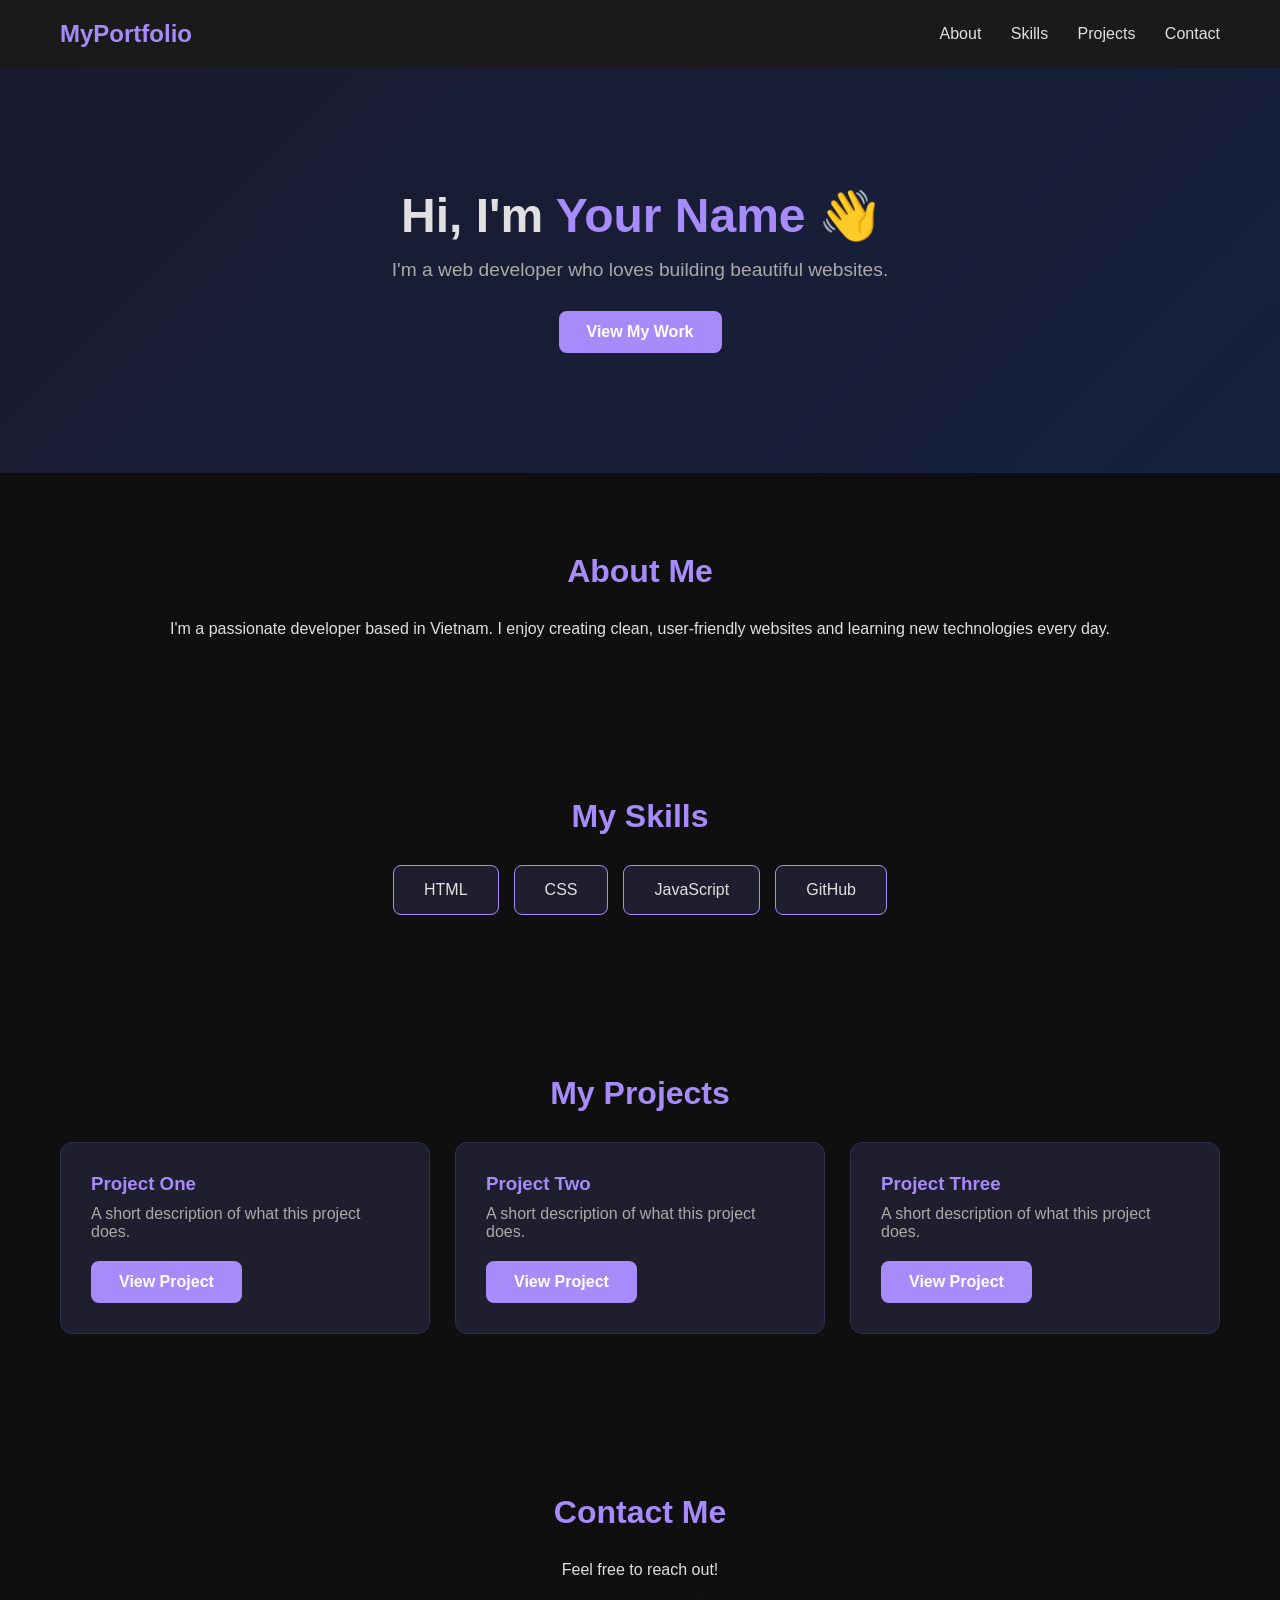
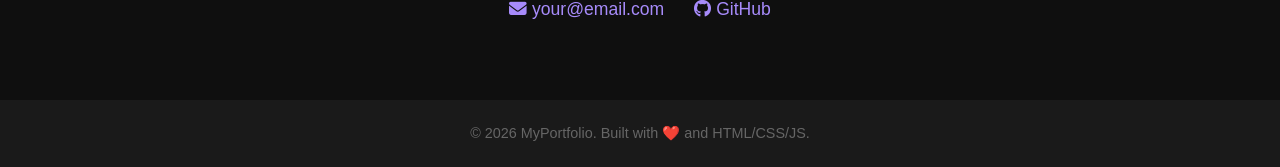
==== index.html @ a9f72447 "Add files via upload" ====
<!DOCTYPE html>
<html lang="en">
<head>
  <meta charset="UTF-8" />
  <meta name="viewport" content="width=device-width, initial-scale=1.0"/>
  <title>My Portfolio</title>
  <link rel="stylesheet" href="style.css" />
  <link rel="stylesheet" href="https://cdnjs.cloudflare.com/ajax/libs/font-awesome/6.5.0/css/all.min.css"/>
</head>
<body>

  <!-- HEADER -->
  <header>
    <div class="logo">MyPortfolio</div>
    <nav>
      <a href="#about">About</a>
      <a href="#skills">Skills</a>
      <a href="#projects">Projects</a>
      <a href="#contact">Contact</a>
    </nav>
  </header>

  <!-- HERO -->
  <section class="hero">
    <h1>Hi, I'm <span>Your Name</span> 👋</h1>
    <p>I'm a web developer who loves building beautiful websites.</p>
    <a href="#projects" class="btn">View My Work</a>
  </section>

  <!-- ABOUT -->
  <section id="about">
    <h2>About Me</h2>
    <p>I'm a passionate developer based in Vietnam. I enjoy creating clean,
    user-friendly websites and learning new technologies every day.</p>
  </section>

  <!-- SKILLS -->
  <section id="skills">
    <h2>My Skills</h2>
    <div class="skills-grid">
      <div class="skill">HTML</div>
      <div class="skill">CSS</div>
      <div class="skill">JavaScript</div>
      <div class="skill">GitHub</div>
    </div>
  </section>

  <!-- PROJECTS -->
  <section id="projects">
    <h2>My Projects</h2>
    <div class="projects-grid">
      <div class="card">
        <h3>Project One</h3>
        <p>A short description of what this project does.</p>
        <a href="#" class="btn">View Project</a>
      </div>
      <div class="card">
        <h3>Project Two</h3>
        <p>A short description of what this project does.</p>
        <a href="#" class="btn">View Project</a>
      </div>
      <div class="card">
        <h3>Project Three</h3>
        <p>A short description of what this project does.</p>
        <a href="#" class="btn">View Project</a>
      </div>
    </div>
  </section>

  <!-- CONTACT -->
  <section id="contact">
    <h2>Contact Me</h2>
    <p>Feel free to reach out!</p>
    <div class="contact-links">
      <a href="mailto:your@email.com"><i class="fa fa-envelope"></i> your@email.com</a>
      <a href="https://github.com/yourusername"><i class="fab fa-github"></i> GitHub</a>
    </div>
  </section>

  <!-- FOOTER -->
  <footer>
    <p>© 2026 MyPortfolio. Built with ❤️ and HTML/CSS/JS.</p>
  </footer>

  <script src="script.js"></script>
</body>
</html>
---- style.css ----
/* === RESET & BASE === */
* {
  margin: 0;
  padding: 0;
  box-sizing: border-box;
}

body {
  font-family: 'Segoe UI', sans-serif;
  background: #0f0f0f;
  color: #e0e0e0;
  scroll-behavior: smooth;
}

/* === HEADER === */
header {
  display: flex;
  justify-content: space-between;
  align-items: center;
  padding: 20px 60px;
  background: #1a1a1a;
  position: sticky;
  top: 0;
  z-index: 100;
}

.logo {
  font-size: 1.5rem;
  font-weight: bold;
  color: #a78bfa;
}

nav a {
  color: #e0e0e0;
  text-decoration: none;
  margin-left: 25px;
  font-size: 1rem;
  transition: color 0.3s;
}

nav a:hover {
  color: #a78bfa;
}

/* === HERO === */
.hero {
  text-align: center;
  padding: 120px 20px;
  background: linear-gradient(135deg, #1a1a2e, #16213e);
}

.hero h1 {
  font-size: 3rem;
  margin-bottom: 15px;
}

.hero h1 span {
  color: #a78bfa;
}

.hero p {
  font-size: 1.2rem;
  margin-bottom: 30px;
  color: #aaa;
}

/* === BUTTON === */
.btn {
  display: inline-block;
  padding: 12px 28px;
  background: #a78bfa;
  color: #fff;
  border-radius: 8px;
  text-decoration: none;
  font-weight: bold;
  transition: background 0.3s;
}

.btn:hover {
  background: #7c3aed;
}

/* === SECTIONS === */
section {
  padding: 80px 60px;
  text-align: center;
}

section h2 {
  font-size: 2rem;
  margin-bottom: 30px;
  color: #a78bfa;
}

/* === SKILLS === */
.skills-grid {
  display: flex;
  justify-content: center;
  flex-wrap: wrap;
  gap: 15px;
}

.skill {
  background: #1e1e2e;
  padding: 15px 30px;
  border-radius: 8px;
  font-size: 1rem;
  border: 1px solid #a78bfa;
  transition: transform 0.3s;
}

.skill:hover {
  transform: translateY(-5px);
}

/* === PROJECTS === */
.projects-grid {
  display: grid;
  grid-template-columns: repeat(auto-fit, minmax(250px, 1fr));
  gap: 25px;
  margin-top: 20px;
}

.card {
  background: #1e1e2e;
  padding: 30px;
  border-radius: 12px;
  text-align: left;
  border: 1px solid #2e2e4e;
  transition: transform 0.3s;
}

.card:hover {
  transform: translateY(-8px);
}

.card h3 {
  margin-bottom: 10px;
  color: #a78bfa;
}

.card p {
  margin-bottom: 20px;
  color: #aaa;
}

/* === CONTACT === */
.contact-links {
  display: flex;
  justify-content: center;
  gap: 30px;
  margin-top: 20px;
  flex-wrap: wrap;
}

.contact-links a {
  color: #a78bfa;
  text-decoration: none;
  font-size: 1.1rem;
}

.contact-links a:hover {
  text-decoration: underline;
}

/* === FOOTER === */
footer {
  text-align: center;
  padding: 25px;
  background: #1a1a1a;
  color: #666;
  font-size: 0.9rem;
}

/* === SCROLL ANIMATION === */
.hidden {
  opacity: 0;
  transform: translateY(40px);
  transition: opacity 0.6s ease, transform 0.6s ease;
}

.visible {
  opacity: 1;
  transform: translateY(0);
}
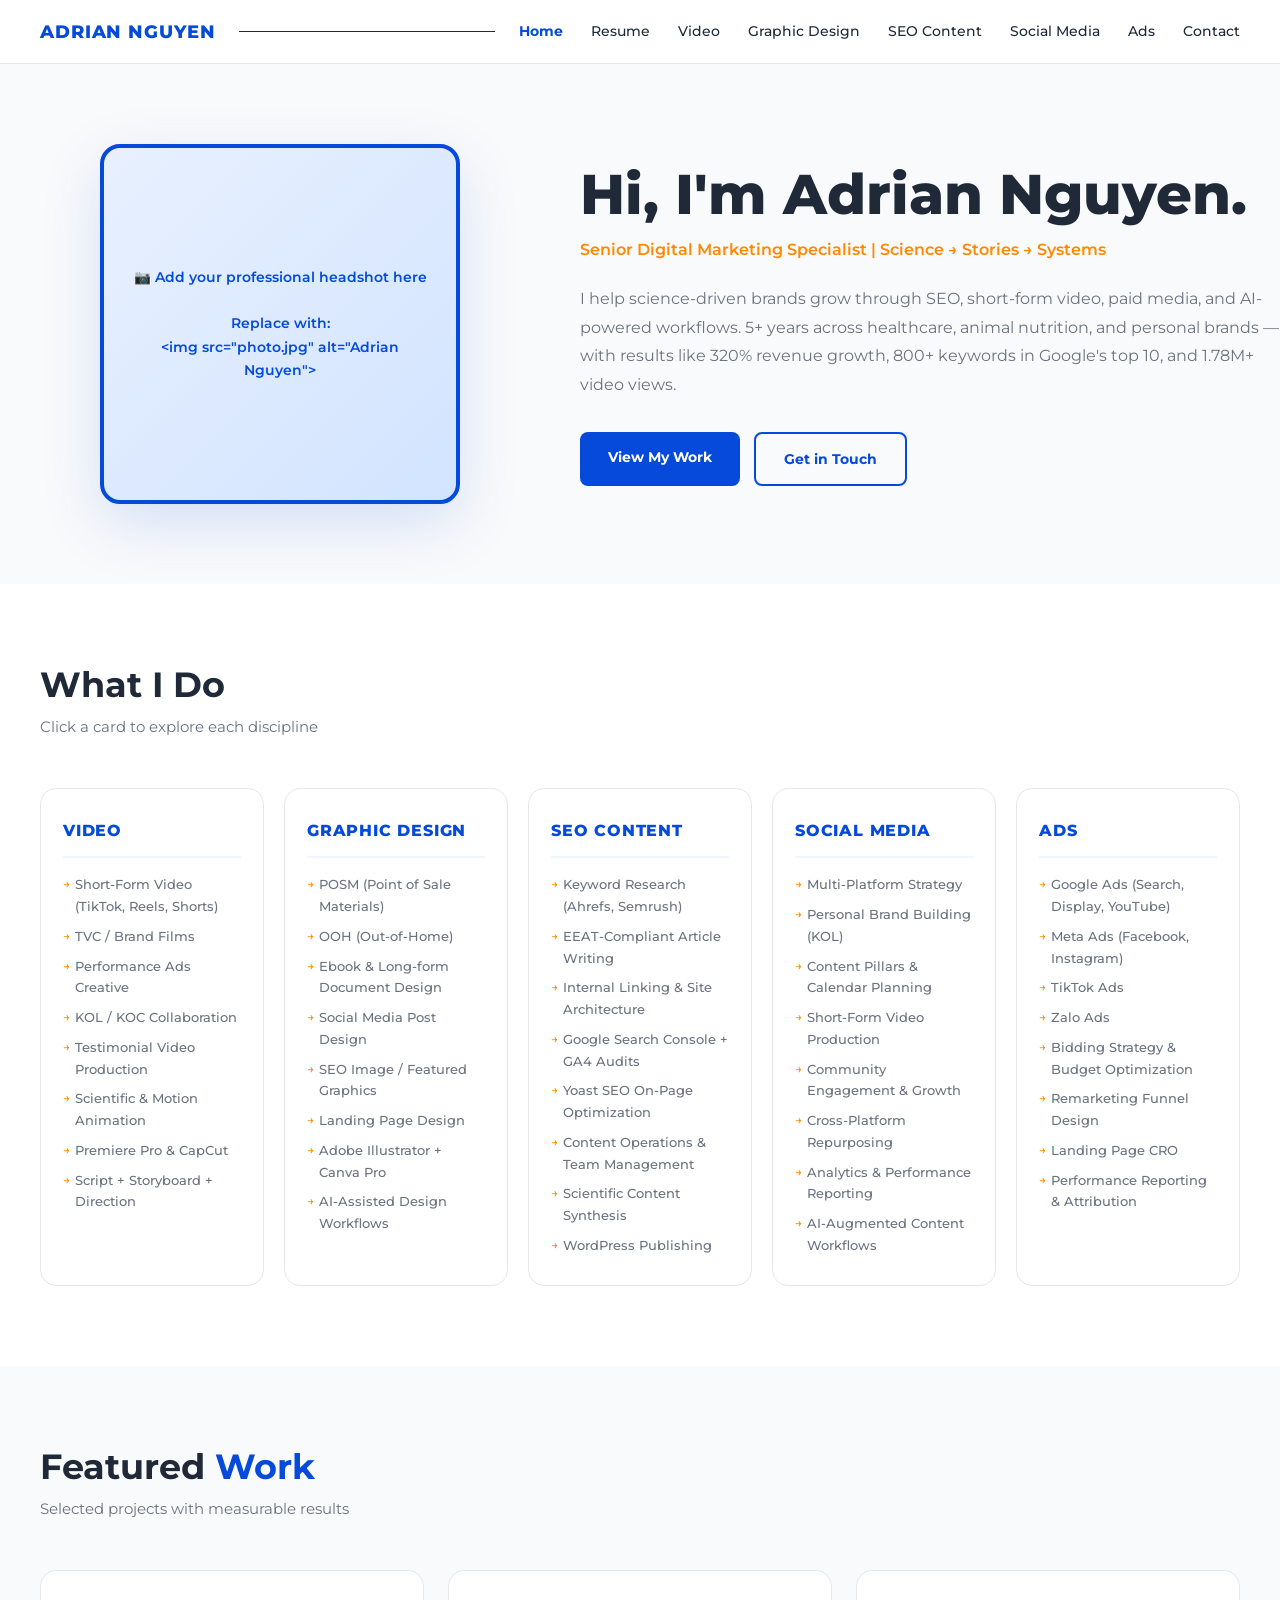
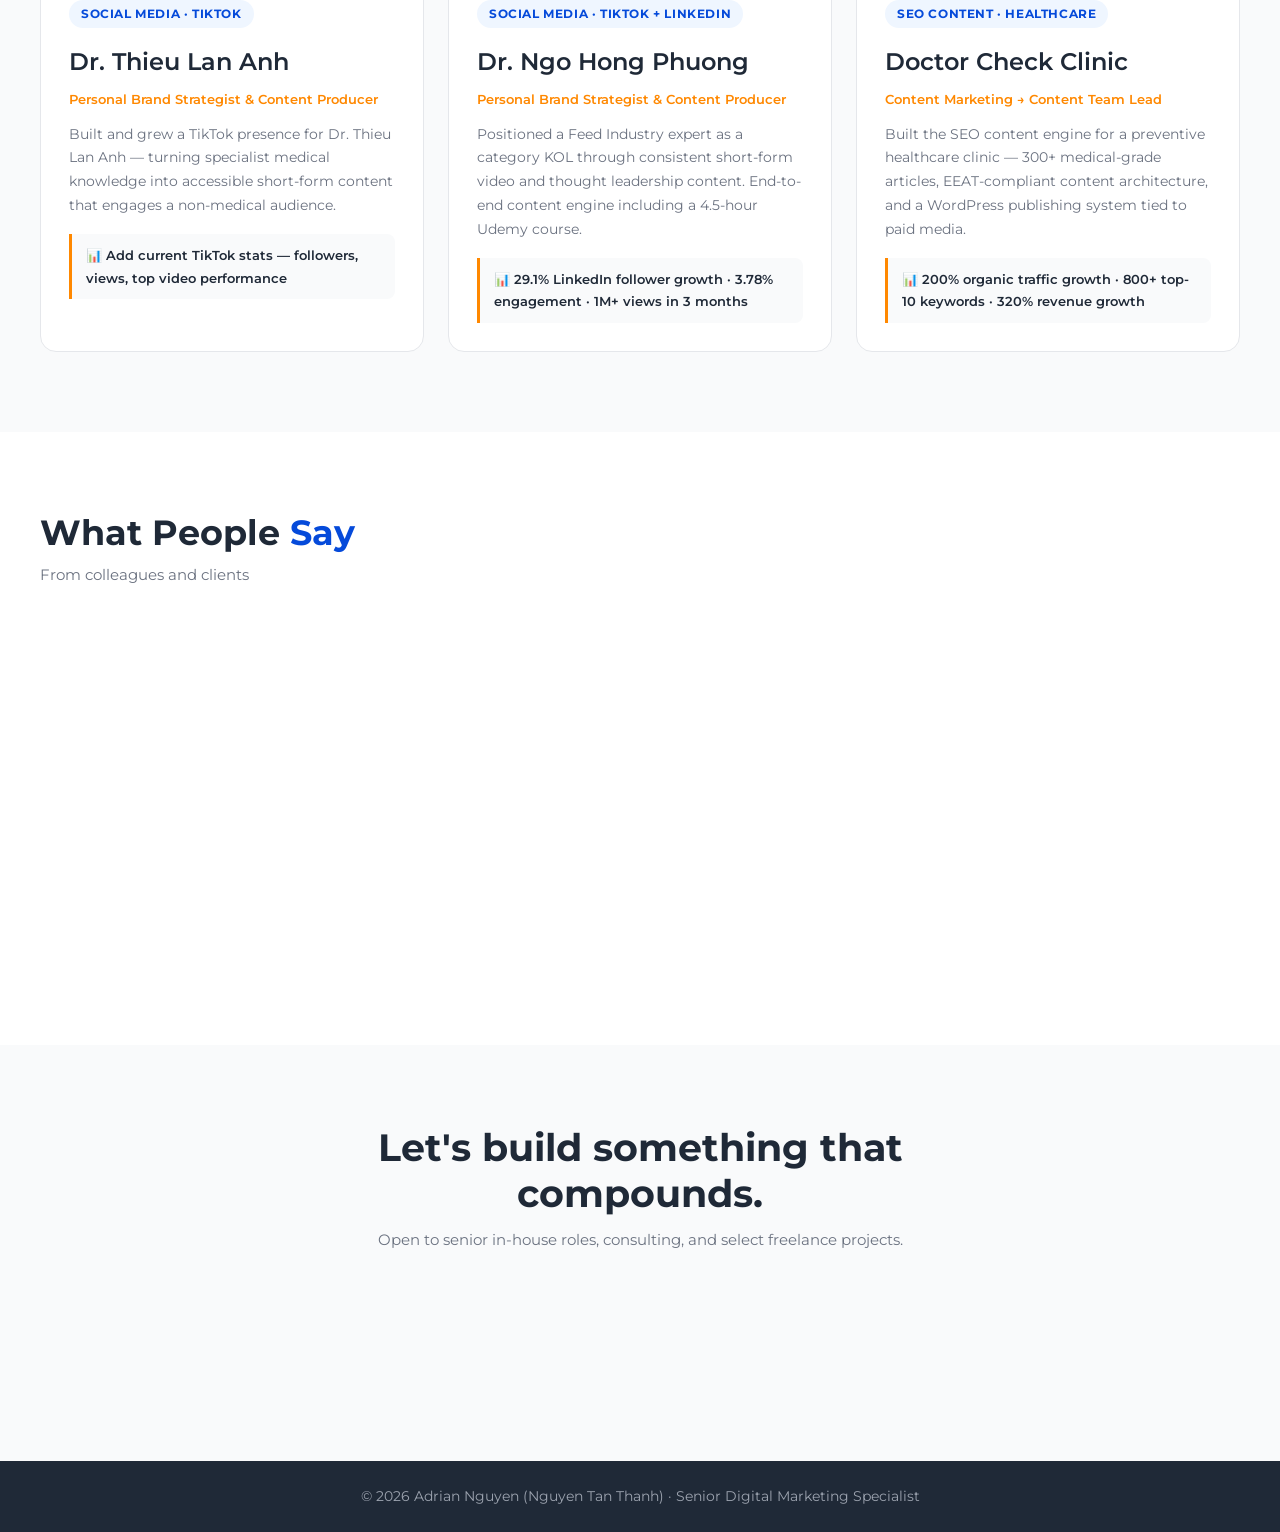
==== commit c9e292b9: "Add files via upload" ====
--- a/index.html
+++ b/index.html
@@ -3,85 +3,358 @@
 <head>
   <meta charset="UTF-8" />
   <meta name="viewport" content="width=device-width, initial-scale=1.0"/>
-  <title>My Portfolio</title>
+  <title>Adrian Nguyen | Senior Digital Marketing Specialist</title>
   <link rel="stylesheet" href="style.css" />
   <link rel="stylesheet" href="https://cdnjs.cloudflare.com/ajax/libs/font-awesome/6.5.0/css/all.min.css"/>
+  <style>
+    /* === SKILLS CARDS === */
+    .skills-cards {
+      display: grid;
+      grid-template-columns: repeat(auto-fit, minmax(200px, 1fr));
+      gap: 20px;
+    }
+    .skill-card {
+      background: #fff;
+      border: 1px solid var(--border);
+      border-radius: 16px;
+      padding: 28px 22px;
+      cursor: pointer;
+      transition: all 0.3s;
+      text-decoration: none;
+      color: inherit;
+      display: block;
+    }
+    .skill-card:hover {
+      border-color: var(--blue);
+      box-shadow: 0 12px 40px rgba(5,74,218,0.12);
+      transform: translateY(-6px);
+    }
+    .skill-card-title {
+      font-size: 1rem;
+      font-weight: 800;
+      color: var(--blue);
+      text-transform: uppercase;
+      letter-spacing: 0.05em;
+      margin-bottom: 16px;
+      padding-bottom: 12px;
+      border-bottom: 2px solid #EFF6FF;
+    }
+    .skill-card ul {
+      list-style: none;
+      display: flex;
+      flex-direction: column;
+      gap: 8px;
+    }
+    .skill-card ul li {
+      font-size: 0.8rem;
+      color: var(--muted);
+      font-weight: 500;
+      padding-left: 12px;
+      position: relative;
+    }
+    .skill-card ul li::before {
+      content: '→';
+      position: absolute;
+      left: 0;
+      color: var(--orange);
+      font-size: 0.75rem;
+    }
+    .skill-card:hover .skill-card-title { color: var(--orange); }
+
+    /* === FEATURED PROJECTS === */
+    .projects-grid {
+      display: grid;
+      grid-template-columns: repeat(auto-fit, minmax(300px, 1fr));
+      gap: 24px;
+    }
+    .project-card {
+      background: #fff;
+      border: 1px solid var(--border);
+      border-radius: 16px;
+      padding: 28px;
+      transition: all 0.3s;
+    }
+    .project-card:hover { transform: translateY(-6px); box-shadow: 0 20px 48px rgba(5,74,218,0.1); border-color: var(--blue); }
+    .project-cat {
+      display: inline-block;
+      background: #EFF6FF;
+      color: var(--blue);
+      font-size: 0.75rem;
+      font-weight: 700;
+      padding: 4px 12px;
+      border-radius: 100px;
+      margin-bottom: 14px;
+      text-transform: uppercase;
+      letter-spacing: 0.05em;
+    }
+    .project-card h3 { margin-bottom: 6px; color: var(--dark); }
+    .project-card .role { font-size: 0.8rem; color: var(--orange); font-weight: 600; margin-bottom: 12px; }
+    .project-card p { color: var(--muted); font-size: 0.88rem; line-height: 1.7; margin-bottom: 16px; }
+    .project-result {
+      background: var(--bg-alt);
+      border-left: 3px solid var(--orange);
+      padding: 10px 14px;
+      border-radius: 0 8px 8px 0;
+      font-size: 0.82rem;
+      font-weight: 600;
+      color: var(--dark);
+    }
+
+    /* === TESTIMONIALS === */
+    .testimonials-grid {
+      display: grid;
+      grid-template-columns: repeat(auto-fit, minmax(280px, 1fr));
+      gap: 24px;
+    }
+    .testimonial-card {
+      background: #fff;
+      border: 1px solid var(--border);
+      border-radius: 16px;
+      padding: 28px;
+      position: relative;
+    }
+    .testimonial-card::before {
+      content: '"';
+      position: absolute;
+      top: 16px;
+      left: 22px;
+      font-size: 4rem;
+      color: #EFF6FF;
+      font-family: Georgia, serif;
+      line-height: 1;
+    }
+    .testimonial-card blockquote {
+      font-size: 0.88rem;
+      color: var(--muted);
+      line-height: 1.8;
+      margin-bottom: 20px;
+      margin-top: 20px;
+    }
+    .testimonial-author strong { display: block; font-size: 0.9rem; color: var(--dark); }
+    .testimonial-author span { font-size: 0.8rem; color: var(--blue); font-weight: 500; }
+  </style>
 </head>
 <body>
 
-  <!-- HEADER -->
-  <header>
-    <div class="logo">MyPortfolio</div>
-    <nav>
-      <a href="#about">About</a>
-      <a href="#skills">Skills</a>
-      <a href="#projects">Projects</a>
-      <a href="#contact">Contact</a>
-    </nav>
-  </header>
-
-  <!-- HERO -->
-  <section class="hero">
-    <h1>Hi, I'm <span>Your Name</span> 👋</h1>
-    <p>I'm a web developer who loves building beautiful websites.</p>
-    <a href="#projects" class="btn">View My Work</a>
-  </section>
-
-  <!-- ABOUT -->
-  <section id="about">
-    <h2>About Me</h2>
-    <p>I'm a passionate developer based in Vietnam. I enjoy creating clean,
-    user-friendly websites and learning new technologies every day.</p>
-  </section>
-
-  <!-- SKILLS -->
-  <section id="skills">
-    <h2>My Skills</h2>
-    <div class="skills-grid">
-      <div class="skill">HTML</div>
-      <div class="skill">CSS</div>
-      <div class="skill">JavaScript</div>
-      <div class="skill">GitHub</div>
-    </div>
-  </section>
-
-  <!-- PROJECTS -->
-  <section id="projects">
-    <h2>My Projects</h2>
+<!-- HEADER -->
+<header>
+  <div class="logo">ADRIAN NGUYEN</div>
+  <div class="nav-divider"></div>
+  <nav>
+    <a href="index.html" class="active">Home</a>
+    <a href="resume.html">Resume</a>
+    <a href="video.html">Video</a>
+    <a href="graphic-design.html">Graphic Design</a>
+    <a href="seo-content.html">SEO Content</a>
+    <a href="social-media.html">Social Media</a>
+    <a href="ads.html">Ads</a>
+    <a href="#contact">Contact</a>
+  </nav>
+  <div class="hamburger">
+    <span></span><span></span><span></span>
+  </div>
+</header>
+<div class="mobile-nav">
+  <a href="index.html" class="active">Home</a>
+  <a href="resume.html">Resume</a>
+  <a href="video.html">Video</a>
+  <a href="graphic-design.html">Graphic Design</a>
+  <a href="seo-content.html">SEO Content</a>
+  <a href="social-media.html">Social Media</a>
+  <a href="ads.html">Ads</a>
+  <a href="#contact">Contact</a>
+</div>
+
+<!-- HERO -->
+<section class="hero">
+  <div class="hero-inner">
+    <div class="hero-img-wrap reveal">
+      <!-- Replace src with your actual photo -->
+      <div class="hero-img-placeholder">📷 Add your professional headshot here<br><br>Replace with:<br>&lt;img src="photo.jpg" alt="Adrian Nguyen"&gt;</div>
+    </div>
+    <div class="hero-text reveal">
+      <h1>Hi, I'm Adrian Nguyen.</h1>
+      <p class="sub">Senior Digital Marketing Specialist | Science → Stories → Systems</p>
+      <p>I help science-driven brands grow through SEO, short-form video, paid media, and AI-powered workflows. 5+ years across healthcare, animal nutrition, and personal brands — with results like 320% revenue growth, 800+ keywords in Google's top 10, and 1.78M+ video views.</p>
+      <div class="hero-btns">
+        <a href="#featured-work" class="btn btn-primary">View My Work</a>
+        <a href="#contact" class="btn btn-outline">Get in Touch</a>
+      </div>
+    </div>
+  </div>
+</section>
+
+<!-- SKILLS CARDS -->
+<section class="section">
+  <div class="section-inner">
+    <h2 class="section-title reveal">What I Do</h2>
+    <p class="section-sub reveal">Click a card to explore each discipline</p>
+    <div class="skills-cards">
+      <a href="video.html" class="skill-card reveal">
+        <div class="skill-card-title">Video</div>
+        <ul>
+          <li>Short-Form Video (TikTok, Reels, Shorts)</li>
+          <li>TVC / Brand Films</li>
+          <li>Performance Ads Creative</li>
+          <li>KOL / KOC Collaboration</li>
+          <li>Testimonial Video Production</li>
+          <li>Scientific & Motion Animation</li>
+          <li>Premiere Pro & CapCut</li>
+          <li>Script + Storyboard + Direction</li>
+        </ul>
+      </a>
+      <a href="graphic-design.html" class="skill-card reveal">
+        <div class="skill-card-title">Graphic Design</div>
+        <ul>
+          <li>POSM (Point of Sale Materials)</li>
+          <li>OOH (Out-of-Home)</li>
+          <li>Ebook & Long-form Document Design</li>
+          <li>Social Media Post Design</li>
+          <li>SEO Image / Featured Graphics</li>
+          <li>Landing Page Design</li>
+          <li>Adobe Illustrator + Canva Pro</li>
+          <li>AI-Assisted Design Workflows</li>
+        </ul>
+      </a>
+      <a href="seo-content.html" class="skill-card reveal">
+        <div class="skill-card-title">SEO Content</div>
+        <ul>
+          <li>Keyword Research (Ahrefs, Semrush)</li>
+          <li>EEAT-Compliant Article Writing</li>
+          <li>Internal Linking & Site Architecture</li>
+          <li>Google Search Console + GA4 Audits</li>
+          <li>Yoast SEO On-Page Optimization</li>
+          <li>Content Operations & Team Management</li>
+          <li>Scientific Content Synthesis</li>
+          <li>WordPress Publishing</li>
+        </ul>
+      </a>
+      <a href="social-media.html" class="skill-card reveal">
+        <div class="skill-card-title">Social Media</div>
+        <ul>
+          <li>Multi-Platform Strategy</li>
+          <li>Personal Brand Building (KOL)</li>
+          <li>Content Pillars & Calendar Planning</li>
+          <li>Short-Form Video Production</li>
+          <li>Community Engagement & Growth</li>
+          <li>Cross-Platform Repurposing</li>
+          <li>Analytics & Performance Reporting</li>
+          <li>AI-Augmented Content Workflows</li>
+        </ul>
+      </a>
+      <a href="ads.html" class="skill-card reveal">
+        <div class="skill-card-title">Ads</div>
+        <ul>
+          <li>Google Ads (Search, Display, YouTube)</li>
+          <li>Meta Ads (Facebook, Instagram)</li>
+          <li>TikTok Ads</li>
+          <li>Zalo Ads</li>
+          <li>Bidding Strategy & Budget Optimization</li>
+          <li>Remarketing Funnel Design</li>
+          <li>Landing Page CRO</li>
+          <li>Performance Reporting & Attribution</li>
+        </ul>
+      </a>
+    </div>
+  </div>
+</section>
+
+<!-- FEATURED WORK -->
+<section class="section section-alt" id="featured-work">
+  <div class="section-inner">
+    <h2 class="section-title reveal">Featured <span>Work</span></h2>
+    <p class="section-sub reveal">Selected projects with measurable results</p>
     <div class="projects-grid">
-      <div class="card">
-        <h3>Project One</h3>
-        <p>A short description of what this project does.</p>
-        <a href="#" class="btn">View Project</a>
-      </div>
-      <div class="card">
-        <h3>Project Two</h3>
-        <p>A short description of what this project does.</p>
-        <a href="#" class="btn">View Project</a>
-      </div>
-      <div class="card">
-        <h3>Project Three</h3>
-        <p>A short description of what this project does.</p>
-        <a href="#" class="btn">View Project</a>
-      </div>
-    </div>
-  </section>
-
-  <!-- CONTACT -->
-  <section id="contact">
-    <h2>Contact Me</h2>
-    <p>Feel free to reach out!</p>
-    <div class="contact-links">
-      <a href="mailto:your@email.com"><i class="fa fa-envelope"></i> your@email.com</a>
-      <a href="https://github.com/yourusername"><i class="fab fa-github"></i> GitHub</a>
-    </div>
-  </section>
-
-  <!-- FOOTER -->
-  <footer>
-    <p>© 2026 MyPortfolio. Built with ❤️ and HTML/CSS/JS.</p>
-  </footer>
-
-  <script src="script.js"></script>
+      <div class="project-card reveal">
+        <span class="project-cat">Social Media · TikTok</span>
+        <h3>Dr. Thieu Lan Anh</h3>
+        <p class="role">Personal Brand Strategist & Content Producer</p>
+        <p>Built and grew a TikTok presence for Dr. Thieu Lan Anh — turning specialist medical knowledge into accessible short-form content that engages a non-medical audience.</p>
+        <div class="project-result">📊 Add current TikTok stats — followers, views, top video performance</div>
+      </div>
+      <div class="project-card reveal">
+        <span class="project-cat">Social Media · TikTok + LinkedIn</span>
+        <h3>Dr. Ngo Hong Phuong</h3>
+        <p class="role">Personal Brand Strategist & Content Producer</p>
+        <p>Positioned a Feed Industry expert as a category KOL through consistent short-form video and thought leadership content. End-to-end content engine including a 4.5-hour Udemy course.</p>
+        <div class="project-result">📊 29.1% LinkedIn follower growth · 3.78% engagement · 1M+ views in 3 months</div>
+      </div>
+      <div class="project-card reveal">
+        <span class="project-cat">SEO Content · Healthcare</span>
+        <h3>Doctor Check Clinic</h3>
+        <p class="role">Content Marketing → Content Team Lead</p>
+        <p>Built the SEO content engine for a preventive healthcare clinic — 300+ medical-grade articles, EEAT-compliant content architecture, and a WordPress publishing system tied to paid media.</p>
+        <div class="project-result">📊 200% organic traffic growth · 800+ top-10 keywords · 320% revenue growth</div>
+      </div>
+    </div>
+  </div>
+</section>
+
+<!-- TESTIMONIALS -->
+<section class="section">
+  <div class="section-inner">
+    <h2 class="section-title reveal">What People <span>Say</span></h2>
+    <p class="section-sub reveal">From colleagues and clients</p>
+    <div class="testimonials-grid">
+      <div class="testimonial-card reveal">
+        <blockquote>Thanh joined our team as a content marketer and left as a leader who could build entire production systems from scratch. His ability to translate medical research into ranking content is unusual; his ability to train others to do the same is rarer still.</blockquote>
+        <div class="testimonial-author">
+          <strong>Van Hung Danh</strong>
+          <span>Growth Hacking Director · Doctor Check</span>
+        </div>
+      </div>
+      <div class="testimonial-card reveal">
+        <blockquote>What Thanh built at VNF — the training systems, the AI workflows, the 7-channel social ecosystem — is still the operational backbone of our marketing team. He thinks like a builder, not a doer.</blockquote>
+        <div class="testimonial-author">
+          <strong>Nguyen Van An</strong>
+          <span>Chief Strategist Officer · Vietnam Food (VNF)</span>
+        </div>
+      </div>
+      <div class="testimonial-card reveal">
+        <blockquote>I'm a scientist, not a marketer. Thanh translated my work into content that reaches an audience I could never have reached on my own — including a complete Udemy course. The professionalism, the speed, and the strategic clarity were all top-tier.</blockquote>
+        <div class="testimonial-author">
+          <strong>Dr. Ngo Hong Phuong</strong>
+          <span>Lecturer in Animal Nutrition · Nong Lam University</span>
+        </div>
+      </div>
+    </div>
+  </div>
+</section>
+
+<!-- CONTACT -->
+<section id="contact">
+  <div class="contact-inner">
+    <h2 class="reveal">Let's build something that compounds.</h2>
+    <p class="contact-sub reveal">Open to senior in-house roles, consulting, and select freelance projects.</p>
+    <div class="contact-icons reveal">
+      <div class="contact-icon-btn">
+        <a href="mailto:thanhnguyencmg@gmail.com" title="Email"><i class="fa fa-envelope"></i></a>
+        <span>Email</span>
+      </div>
+      <div class="contact-icon-btn">
+        <a href="https://linkedin.com/in/adrian-thanh-nguyen" target="_blank" title="LinkedIn"><i class="fab fa-linkedin-in"></i></a>
+        <span>LinkedIn</span>
+      </div>
+      <div class="contact-icon-btn">
+        <a href="tel:+84964955431" title="Phone"><i class="fa fa-phone"></i></a>
+        <span>Call/SMS</span>
+      </div>
+      <div class="contact-icon-btn">
+        <a href="https://zalo.me/84964955431" target="_blank" title="Zalo"><i class="fa fa-comment"></i></a>
+        <span>Zalo</span>
+      </div>
+      <div class="contact-icon-btn">
+        <a href="https://wa.me/84964955431" target="_blank" title="WhatsApp"><i class="fab fa-whatsapp"></i></a>
+        <span>WhatsApp</span>
+      </div>
+    </div>
+  </div>
+</section>
+
+<footer>
+  <p>© 2026 Adrian Nguyen (Nguyen Tan Thanh) · Senior Digital Marketing Specialist</p>
+</footer>
+
+<script src="script.js"></script>
 </body>
 </html>
--- a/style.css
+++ b/style.css
@@ -1,185 +1,339 @@
+/* === GOOGLE FONTS === */
+@import url('https://fonts.googleapis.com/css2?family=Montserrat:wght@400;500;600;700;800&display=swap');
+
 /* === RESET & BASE === */
-* {
-  margin: 0;
-  padding: 0;
-  box-sizing: border-box;
-}
+*, *::before, *::after { margin: 0; padding: 0; box-sizing: border-box; }
+
+:root {
+  --blue: #054ADA;
+  --orange: #FF8800;
+  --dark: #1F2937;
+  --muted: #6B7280;
+  --bg: #FFFFFF;
+  --bg-alt: #F9FAFB;
+  --border: #E5E7EB;
+  --max-w: 1200px;
+}
+
+html { scroll-behavior: smooth; }
 
 body {
-  font-family: 'Segoe UI', sans-serif;
-  background: #0f0f0f;
-  color: #e0e0e0;
-  scroll-behavior: smooth;
-}
-
-/* === HEADER === */
+  font-family: 'Montserrat', sans-serif;
+  background: var(--bg);
+  color: var(--dark);
+  font-size: 16px;
+  line-height: 1.7;
+}
+
+img { max-width: 100%; display: block; }
+a { text-decoration: none; color: inherit; }
+
+/* === TYPOGRAPHY === */
+h1 { font-size: clamp(2rem, 5vw, 3.5rem); font-weight: 800; line-height: 1.15; }
+h2 { font-size: clamp(1.6rem, 3vw, 2.4rem); font-weight: 700; line-height: 1.2; }
+h3 { font-size: clamp(1.1rem, 2vw, 1.5rem); font-weight: 600; }
+
+/* === HEADER / NAV === */
 header {
-  display: flex;
-  justify-content: space-between;
-  align-items: center;
-  padding: 20px 60px;
-  background: #1a1a1a;
   position: sticky;
   top: 0;
-  z-index: 100;
+  z-index: 1000;
+  background: #fff;
+  border-bottom: 1px solid var(--border);
+  padding: 0 40px;
+  height: 64px;
+  display: flex;
+  align-items: center;
+  gap: 24px;
 }
 
 .logo {
-  font-size: 1.5rem;
-  font-weight: bold;
-  color: #a78bfa;
+  font-size: 1.1rem;
+  font-weight: 800;
+  color: var(--blue);
+  letter-spacing: 0.05em;
+  white-space: nowrap;
+  flex-shrink: 0;
+}
+
+.nav-divider {
+  flex: 1;
+  height: 1px;
+  background: var(--dark);
+  min-width: 40px;
+}
+
+nav {
+  display: flex;
+  align-items: center;
+  gap: 28px;
+  flex-shrink: 0;
 }
 
 nav a {
-  color: #e0e0e0;
-  text-decoration: none;
-  margin-left: 25px;
-  font-size: 1rem;
-  transition: color 0.3s;
-}
-
-nav a:hover {
-  color: #a78bfa;
-}
-
-/* === HERO === */
+  font-size: 0.85rem;
+  font-weight: 500;
+  color: var(--dark);
+  transition: color 0.2s;
+  white-space: nowrap;
+}
+
+nav a:hover { color: var(--orange); }
+nav a.active { color: var(--blue); font-weight: 700; }
+
+/* Hamburger */
+.hamburger {
+  display: none;
+  flex-direction: column;
+  gap: 5px;
+  cursor: pointer;
+  margin-left: auto;
+  padding: 4px;
+}
+.hamburger span {
+  display: block;
+  width: 24px;
+  height: 2px;
+  background: var(--dark);
+  transition: all 0.3s;
+}
+
+.mobile-nav {
+  display: none;
+  position: fixed;
+  top: 64px;
+  left: 0;
+  right: 0;
+  background: #fff;
+  border-bottom: 1px solid var(--border);
+  padding: 20px 24px;
+  flex-direction: column;
+  gap: 16px;
+  z-index: 999;
+  box-shadow: 0 8px 24px rgba(0,0,0,0.08);
+}
+.mobile-nav.open { display: flex; }
+.mobile-nav a { font-size: 1rem; font-weight: 600; color: var(--dark); padding: 8px 0; border-bottom: 1px solid var(--border); }
+.mobile-nav a:last-child { border-bottom: none; }
+.mobile-nav a.active { color: var(--blue); }
+.mobile-nav a:hover { color: var(--orange); }
+
+/* === HERO SECTION (shared across pages) === */
 .hero {
+  background: var(--bg-alt);
+  padding: 80px 40px;
+}
+
+.hero-inner {
+  max-width: var(--max-w);
+  margin: 0 auto;
+  display: grid;
+  grid-template-columns: 40% 60%;
+  gap: 60px;
+  align-items: center;
+}
+
+.hero-img-wrap {
+  display: flex;
+  justify-content: center;
+}
+
+.hero-img-wrap img,
+.hero-img-placeholder {
+  width: 360px;
+  height: 360px;
+  border-radius: 20px;
+  object-fit: cover;
+  border: 4px solid var(--blue);
+  box-shadow: 0 20px 60px rgba(5,74,218,0.15);
+}
+
+.hero-img-placeholder {
+  background: linear-gradient(135deg, #e8f0fe, #d2e4ff);
+  display: flex;
+  align-items: center;
+  justify-content: center;
+  font-size: 0.85rem;
+  color: var(--blue);
+  font-weight: 600;
   text-align: center;
-  padding: 120px 20px;
-  background: linear-gradient(135deg, #1a1a2e, #16213e);
-}
-
-.hero h1 {
-  font-size: 3rem;
-  margin-bottom: 15px;
-}
-
-.hero h1 span {
-  color: #a78bfa;
-}
-
-.hero p {
-  font-size: 1.2rem;
-  margin-bottom: 30px;
-  color: #aaa;
-}
-
-/* === BUTTON === */
+  padding: 20px;
+}
+
+.hero-text h1 { color: var(--dark); margin-bottom: 10px; }
+.hero-text .sub { font-size: 1rem; font-weight: 600; color: var(--orange); margin-bottom: 20px; }
+.hero-text p { color: var(--muted); font-size: 1rem; line-height: 1.8; margin-bottom: 32px; }
+
+.hero-btns { display: flex; gap: 14px; flex-wrap: wrap; }
+
+/* === BUTTONS === */
 .btn {
   display: inline-block;
-  padding: 12px 28px;
-  background: #a78bfa;
+  padding: 13px 28px;
+  border-radius: 8px;
+  font-weight: 700;
+  font-size: 0.9rem;
+  font-family: 'Montserrat', sans-serif;
+  transition: all 0.25s;
+  cursor: pointer;
+  border: none;
+}
+.btn-primary { background: var(--blue); color: #fff; }
+.btn-primary:hover { background: #0339b0; transform: translateY(-2px); box-shadow: 0 8px 24px rgba(5,74,218,0.3); }
+.btn-secondary { background: var(--orange); color: #fff; }
+.btn-secondary:hover { background: #e07700; transform: translateY(-2px); }
+.btn-outline { background: transparent; color: var(--blue); border: 2px solid var(--blue); }
+.btn-outline:hover { background: var(--blue); color: #fff; }
+
+/* === SECTION WRAPPER === */
+.section {
+  padding: 80px 40px;
+}
+.section-alt { background: var(--bg-alt); }
+
+.section-inner {
+  max-width: var(--max-w);
+  margin: 0 auto;
+}
+
+.section-title {
+  font-size: clamp(1.5rem, 3vw, 2.2rem);
+  font-weight: 700;
+  color: var(--dark);
+  margin-bottom: 8px;
+}
+.section-title span { color: var(--blue); }
+
+.section-sub {
+  color: var(--muted);
+  font-size: 0.95rem;
+  margin-bottom: 48px;
+}
+
+/* === CONTACT SECTION === */
+#contact {
+  background: var(--bg-alt);
+  padding: 80px 40px;
+  text-align: center;
+}
+#contact .contact-inner {
+  max-width: 600px;
+  margin: 0 auto;
+}
+#contact h2 { color: var(--dark); margin-bottom: 10px; }
+#contact .contact-sub { color: var(--muted); margin-bottom: 40px; font-size: 0.95rem; }
+
+.contact-icons {
+  display: flex;
+  justify-content: center;
+  gap: 20px;
+  flex-wrap: wrap;
+}
+
+.contact-icon-btn {
+  display: flex;
+  flex-direction: column;
+  align-items: center;
+  gap: 8px;
+}
+
+.contact-icon-btn a {
+  width: 60px;
+  height: 60px;
+  border-radius: 50%;
+  border: 2px solid var(--blue);
+  display: flex;
+  align-items: center;
+  justify-content: center;
+  color: var(--blue);
+  font-size: 1.3rem;
+  transition: all 0.25s;
+  background: #fff;
+}
+.contact-icon-btn a:hover {
+  background: var(--orange);
+  border-color: var(--orange);
   color: #fff;
-  border-radius: 8px;
-  text-decoration: none;
-  font-weight: bold;
-  transition: background 0.3s;
-}
-
-.btn:hover {
-  background: #7c3aed;
-}
-
-/* === SECTIONS === */
-section {
-  padding: 80px 60px;
-  text-align: center;
-}
-
-section h2 {
-  font-size: 2rem;
-  margin-bottom: 30px;
-  color: #a78bfa;
-}
-
-/* === SKILLS === */
-.skills-grid {
-  display: flex;
-  justify-content: center;
-  flex-wrap: wrap;
-  gap: 15px;
-}
-
-.skill {
-  background: #1e1e2e;
-  padding: 15px 30px;
-  border-radius: 8px;
-  font-size: 1rem;
-  border: 1px solid #a78bfa;
-  transition: transform 0.3s;
-}
-
-.skill:hover {
-  transform: translateY(-5px);
-}
-
-/* === PROJECTS === */
-.projects-grid {
-  display: grid;
-  grid-template-columns: repeat(auto-fit, minmax(250px, 1fr));
-  gap: 25px;
-  margin-top: 20px;
-}
-
-.card {
-  background: #1e1e2e;
-  padding: 30px;
-  border-radius: 12px;
-  text-align: left;
-  border: 1px solid #2e2e4e;
-  transition: transform 0.3s;
-}
-
-.card:hover {
-  transform: translateY(-8px);
-}
-
-.card h3 {
-  margin-bottom: 10px;
-  color: #a78bfa;
-}
-
-.card p {
-  margin-bottom: 20px;
-  color: #aaa;
-}
-
-/* === CONTACT === */
-.contact-links {
-  display: flex;
-  justify-content: center;
-  gap: 30px;
-  margin-top: 20px;
-  flex-wrap: wrap;
-}
-
-.contact-links a {
-  color: #a78bfa;
-  text-decoration: none;
-  font-size: 1.1rem;
-}
-
-.contact-links a:hover {
-  text-decoration: underline;
-}
+  transform: translateY(-4px);
+  box-shadow: 0 8px 20px rgba(255,136,0,0.3);
+}
+.contact-icon-btn span { font-size: 0.75rem; color: var(--muted); font-weight: 500; }
 
 /* === FOOTER === */
 footer {
+  background: var(--dark);
+  color: #9CA3AF;
   text-align: center;
-  padding: 25px;
-  background: #1a1a1a;
-  color: #666;
-  font-size: 0.9rem;
+  padding: 24px 40px;
+  font-size: 0.85rem;
 }
 
 /* === SCROLL ANIMATION === */
-.hidden {
+.reveal {
   opacity: 0;
-  transform: translateY(40px);
+  transform: translateY(32px);
   transition: opacity 0.6s ease, transform 0.6s ease;
 }
-
-.visible {
+.reveal.visible {
   opacity: 1;
   transform: translateY(0);
 }
+
+/* === STAT CARDS === */
+.stats-grid {
+  display: grid;
+  grid-template-columns: repeat(auto-fit, minmax(200px, 1fr));
+  gap: 20px;
+  margin: 32px 0;
+}
+.stat-card {
+  background: #fff;
+  border: 1px solid var(--border);
+  border-radius: 12px;
+  padding: 24px 20px;
+  text-align: center;
+  transition: box-shadow 0.3s;
+}
+.stat-card:hover { box-shadow: 0 8px 32px rgba(5,74,218,0.1); }
+.stat-card .stat-number { font-size: 2rem; font-weight: 800; color: var(--blue); line-height: 1; margin-bottom: 6px; }
+.stat-card .stat-label { font-size: 0.8rem; color: var(--muted); font-weight: 500; }
+
+/* === SKILL TAGS === */
+.tag-group { margin-bottom: 32px; }
+.tag-group h4 { font-size: 0.9rem; font-weight: 700; color: var(--blue); text-transform: uppercase; letter-spacing: 0.08em; margin-bottom: 14px; }
+.tags { display: flex; flex-wrap: wrap; gap: 10px; }
+.tag {
+  background: #EFF6FF;
+  color: var(--blue);
+  border: 1px solid #BFDBFE;
+  padding: 7px 16px;
+  border-radius: 100px;
+  font-size: 0.82rem;
+  font-weight: 600;
+  transition: all 0.2s;
+}
+.tag:hover { background: var(--blue); color: #fff; border-color: var(--blue); }
+
+/* === CARD === */
+.card {
+  background: #fff;
+  border: 1px solid var(--border);
+  border-radius: 16px;
+  padding: 28px;
+  transition: all 0.3s;
+}
+.card:hover { transform: translateY(-6px); box-shadow: 0 20px 48px rgba(5,74,218,0.1); border-color: var(--blue); }
+
+/* === RESPONSIVE === */
+@media (max-width: 900px) {
+  header { padding: 0 20px; }
+  .nav-divider, nav { display: none; }
+  .hamburger { display: flex; }
+
+  .hero { padding: 48px 20px; }
+  .hero-inner { grid-template-columns: 1fr; gap: 32px; }
+  .hero-img-wrap img, .hero-img-placeholder { width: 240px; height: 240px; margin: 0 auto; }
+
+  .section { padding: 48px 20px; }
+  #contact { padding: 48px 20px; }
+}
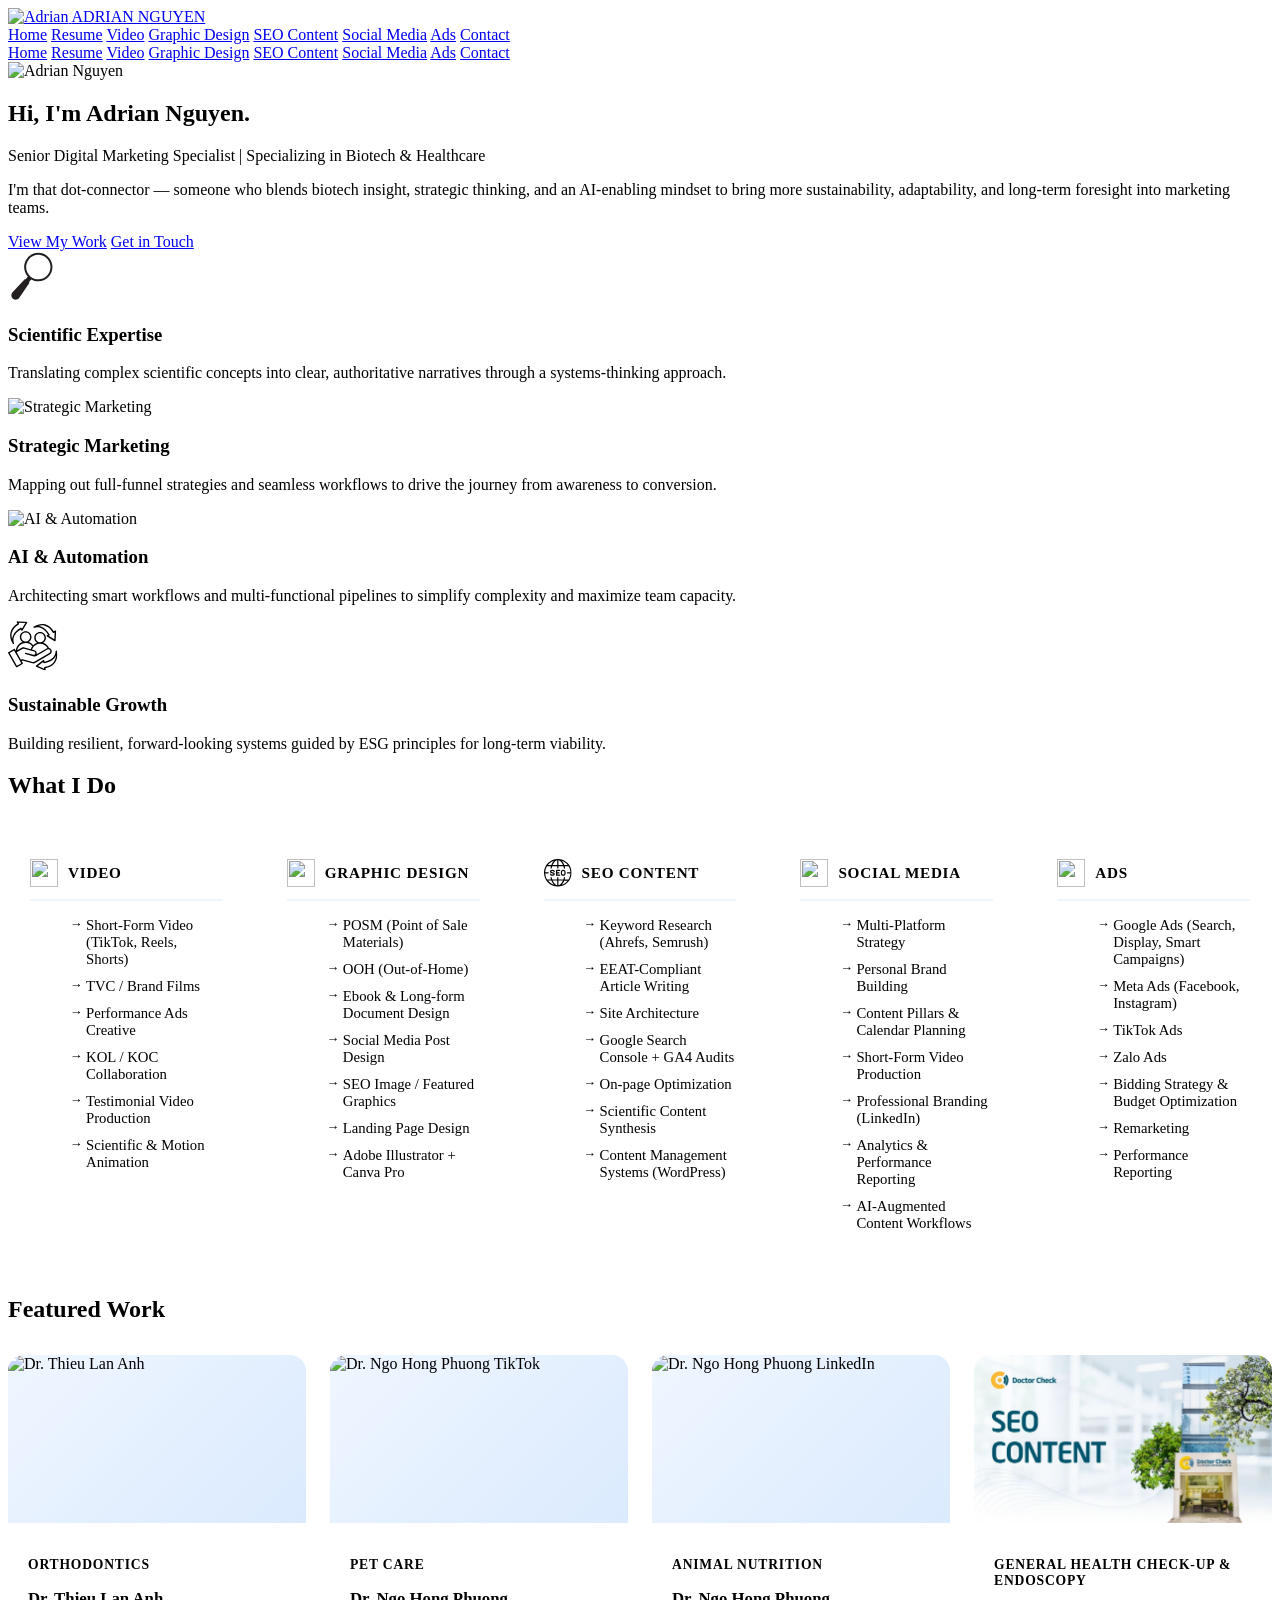
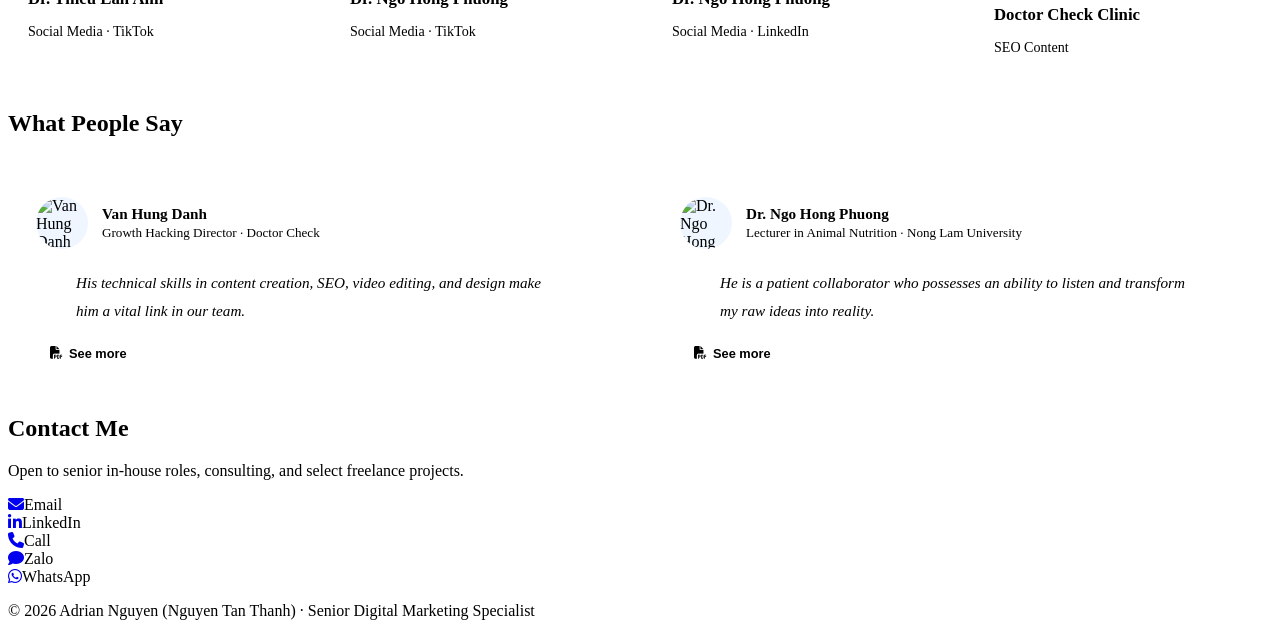
==== commit 83376a94: "Add files via upload" ====
--- a/index.html
+++ b/index.html
@@ -1,145 +1,54 @@
 <!DOCTYPE html>
 <html lang="en">
 <head>
-  <meta charset="UTF-8" />
+  <meta charset="UTF-8"/>
   <meta name="viewport" content="width=device-width, initial-scale=1.0"/>
   <title>Adrian Nguyen | Senior Digital Marketing Specialist</title>
-  <link rel="stylesheet" href="style.css" />
+  <link rel="icon" href="media/avatar-logo.png"/>
+  <link rel="stylesheet" href="style.css"/>
   <link rel="stylesheet" href="https://cdnjs.cloudflare.com/ajax/libs/font-awesome/6.5.0/css/all.min.css"/>
   <style>
-    /* === SKILLS CARDS === */
-    .skills-cards {
-      display: grid;
-      grid-template-columns: repeat(auto-fit, minmax(200px, 1fr));
-      gap: 20px;
-    }
-    .skill-card {
-      background: #fff;
-      border: 1px solid var(--border);
-      border-radius: 16px;
-      padding: 28px 22px;
-      cursor: pointer;
-      transition: all 0.3s;
-      text-decoration: none;
-      color: inherit;
-      display: block;
-    }
-    .skill-card:hover {
-      border-color: var(--blue);
-      box-shadow: 0 12px 40px rgba(5,74,218,0.12);
-      transform: translateY(-6px);
-    }
-    .skill-card-title {
-      font-size: 1rem;
-      font-weight: 800;
-      color: var(--blue);
-      text-transform: uppercase;
-      letter-spacing: 0.05em;
-      margin-bottom: 16px;
-      padding-bottom: 12px;
-      border-bottom: 2px solid #EFF6FF;
-    }
-    .skill-card ul {
-      list-style: none;
-      display: flex;
-      flex-direction: column;
-      gap: 8px;
-    }
-    .skill-card ul li {
-      font-size: 0.8rem;
-      color: var(--muted);
-      font-weight: 500;
-      padding-left: 12px;
-      position: relative;
-    }
-    .skill-card ul li::before {
-      content: '→';
-      position: absolute;
-      left: 0;
-      color: var(--orange);
-      font-size: 0.75rem;
-    }
+    /* SKILL CARDS */
+    .skills-cards { display: grid; grid-template-columns: repeat(auto-fit,minmax(200px,1fr)); gap: 20px; }
+    .skill-card { background: #fff; border: 1px solid var(--border); border-radius: 16px; padding: 28px 22px; transition: all 0.3s; text-decoration: none; color: inherit; display: block; }
+    .skill-card:hover { border-color: var(--blue); box-shadow: 0 12px 40px rgba(5,74,218,0.12); transform: translateY(-6px); }
+    .skill-card-header { display: flex; align-items: center; gap: 10px; margin-bottom: 16px; padding-bottom: 12px; border-bottom: 2px solid #EFF6FF; }
+    .skill-card-header img { width: 28px; height: 28px; }
+    .skill-card-title { font-size: 0.95rem; font-weight: 800; color: var(--blue); text-transform: uppercase; letter-spacing: 0.05em; }
     .skill-card:hover .skill-card-title { color: var(--orange); }
-
-    /* === FEATURED PROJECTS === */
-    .projects-grid {
-      display: grid;
-      grid-template-columns: repeat(auto-fit, minmax(300px, 1fr));
-      gap: 24px;
-    }
-    .project-card {
-      background: #fff;
-      border: 1px solid var(--border);
-      border-radius: 16px;
-      padding: 28px;
-      transition: all 0.3s;
-    }
-    .project-card:hover { transform: translateY(-6px); box-shadow: 0 20px 48px rgba(5,74,218,0.1); border-color: var(--blue); }
-    .project-cat {
-      display: inline-block;
-      background: #EFF6FF;
-      color: var(--blue);
-      font-size: 0.75rem;
-      font-weight: 700;
-      padding: 4px 12px;
-      border-radius: 100px;
-      margin-bottom: 14px;
-      text-transform: uppercase;
-      letter-spacing: 0.05em;
-    }
-    .project-card h3 { margin-bottom: 6px; color: var(--dark); }
-    .project-card .role { font-size: 0.8rem; color: var(--orange); font-weight: 600; margin-bottom: 12px; }
-    .project-card p { color: var(--muted); font-size: 0.88rem; line-height: 1.7; margin-bottom: 16px; }
-    .project-result {
-      background: var(--bg-alt);
-      border-left: 3px solid var(--orange);
-      padding: 10px 14px;
-      border-radius: 0 8px 8px 0;
-      font-size: 0.82rem;
-      font-weight: 600;
-      color: var(--dark);
-    }
-
-    /* === TESTIMONIALS === */
-    .testimonials-grid {
-      display: grid;
-      grid-template-columns: repeat(auto-fit, minmax(280px, 1fr));
-      gap: 24px;
-    }
-    .testimonial-card {
-      background: #fff;
-      border: 1px solid var(--border);
-      border-radius: 16px;
-      padding: 28px;
-      position: relative;
-    }
-    .testimonial-card::before {
-      content: '"';
-      position: absolute;
-      top: 16px;
-      left: 22px;
-      font-size: 4rem;
-      color: #EFF6FF;
-      font-family: Georgia, serif;
-      line-height: 1;
-    }
-    .testimonial-card blockquote {
-      font-size: 0.88rem;
-      color: var(--muted);
-      line-height: 1.8;
-      margin-bottom: 20px;
-      margin-top: 20px;
-    }
-    .testimonial-author strong { display: block; font-size: 0.9rem; color: var(--dark); }
-    .testimonial-author span { font-size: 0.8rem; color: var(--blue); font-weight: 500; }
+    .skill-card ul { list-style: none; display: flex; flex-direction: column; gap: 10px; }
+    .skill-card ul li { font-size: 0.92rem; color: var(--muted); font-weight: 500; padding-left: 16px; position: relative; }
+    .skill-card ul li::before { content: '→'; position: absolute; left: 0; color: var(--orange); font-size: 0.8rem; }
+
+    /* FEATURED WORK */
+    .featured-grid { display: grid; grid-template-columns: repeat(auto-fit,minmax(260px,1fr)); gap: 24px; }
+    .featured-card { background: #fff; border: 1px solid var(--border); border-radius: 16px; overflow: hidden; transition: all 0.3s; cursor: pointer; text-decoration: none; display: block; color: inherit; }
+    .featured-card:hover { transform: translateY(-6px); box-shadow: 0 20px 48px rgba(5,74,218,0.1); border-color: var(--blue); }
+    .featured-thumb { width: 100%; aspect-ratio: 16/9; object-fit: cover; background: linear-gradient(135deg,#EFF6FF,#DBEAFE); display: block; }
+    .featured-body { padding: 20px; }
+    .featured-industry { font-size: 0.85rem; font-weight: 700; color: var(--orange); text-transform: uppercase; letter-spacing: 0.06em; margin-bottom: 8px; }
+    .featured-name { font-size: 1.05rem; font-weight: 700; color: var(--dark); margin-bottom: 4px; }
+    .featured-type { font-size: 0.88rem; color: var(--muted); }
+
+    /* TESTIMONIALS */
+    .testimonials-grid { display: grid; grid-template-columns: repeat(auto-fit,minmax(340px,1fr)); gap: 24px; }
+    .testimonial-card { background: #fff; border: 1px solid var(--border); border-radius: 16px; padding: 28px; }
+    .testimonial-top { display: flex; align-items: center; gap: 14px; margin-bottom: 20px; }
+    .testimonial-avatar { width: 52px; height: 52px; border-radius: 50%; object-fit: cover; flex-shrink: 0; background: #EFF6FF; }
+    .testimonial-meta strong { display: block; font-size: 0.95rem; color: var(--dark); }
+    .testimonial-meta span { font-size: 0.82rem; color: var(--blue); font-weight: 500; }
+    .testimonial-card blockquote { font-size: 0.95rem; color: var(--muted); line-height: 1.8; margin-bottom: 16px; font-style: italic; }
+    .see-more-btn { display: inline-flex; align-items: center; gap: 6px; font-size: 0.8rem; font-weight: 700; color: var(--blue); border: 1px solid var(--blue); padding: 6px 14px; border-radius: 6px; background: none; cursor: pointer; transition: all 0.2s; font-family: 'Montserrat',sans-serif; }
+    .see-more-btn:hover { background: var(--blue); color: #fff; }
   </style>
 </head>
 <body>
 
-<!-- HEADER -->
 <header>
-  <div class="logo">ADRIAN NGUYEN</div>
-  <div class="nav-divider"></div>
+  <a href="index.html" class="nav-brand">
+    <img src="media/avatar-logo.png" alt="Adrian" class="nav-avatar"/>
+    <span class="logo">ADRIAN NGUYEN</span>
+  </a>
   <nav>
     <a href="index.html" class="active">Home</a>
     <a href="resume.html">Resume</a>
@@ -150,9 +59,7 @@
     <a href="ads.html">Ads</a>
     <a href="#contact">Contact</a>
   </nav>
-  <div class="hamburger">
-    <span></span><span></span><span></span>
-  </div>
+  <div class="hamburger"><span></span><span></span><span></span></div>
 </header>
 <div class="mobile-nav">
   <a href="index.html" class="active">Home</a>
@@ -169,13 +76,12 @@
 <section class="hero">
   <div class="hero-inner">
     <div class="hero-img-wrap reveal">
-      <!-- Replace src with your actual photo -->
-      <div class="hero-img-placeholder">📷 Add your professional headshot here<br><br>Replace with:<br>&lt;img src="photo.jpg" alt="Adrian Nguyen"&gt;</div>
+      <img src="media/headshot.jpg" alt="Adrian Nguyen"/>
     </div>
     <div class="hero-text reveal">
       <h1>Hi, I'm Adrian Nguyen.</h1>
-      <p class="sub">Senior Digital Marketing Specialist | Science → Stories → Systems</p>
-      <p>I help science-driven brands grow through SEO, short-form video, paid media, and AI-powered workflows. 5+ years across healthcare, animal nutrition, and personal brands — with results like 320% revenue growth, 800+ keywords in Google's top 10, and 1.78M+ video views.</p>
+      <p class="sub">Senior Digital Marketing Specialist | Specializing in Biotech & Healthcare</p>
+      <p>I'm that dot-connector — someone who blends biotech insight, strategic thinking, and an AI-enabling mindset to bring more sustainability, adaptability, and long-term foresight into marketing teams.</p>
       <div class="hero-btns">
         <a href="#featured-work" class="btn btn-primary">View My Work</a>
         <a href="#contact" class="btn btn-outline">Get in Touch</a>
@@ -184,14 +90,42 @@
   </div>
 </section>
 
-<!-- SKILLS CARDS -->
+<!-- CORE VALUES -->
+<section>
+  <div class="core-values">
+    <div class="core-value-col reveal">
+      <img src="media/scientific-expertise.svg" alt="Scientific Expertise"/>
+      <h3>Scientific Expertise</h3>
+      <p>Translating complex scientific concepts into clear, authoritative narratives through a systems-thinking approach.</p>
+    </div>
+    <div class="core-value-col reveal">
+      <img src="media/strategic-marketing.svg" alt="Strategic Marketing"/>
+      <h3>Strategic Marketing</h3>
+      <p>Mapping out full-funnel strategies and seamless workflows to drive the journey from awareness to conversion.</p>
+    </div>
+    <div class="core-value-col reveal">
+      <img src="media/ai-automation.svg" alt="AI & Automation"/>
+      <h3>AI & Automation</h3>
+      <p>Architecting smart workflows and multi-functional pipelines to simplify complexity and maximize team capacity.</p>
+    </div>
+    <div class="core-value-col reveal">
+      <img src="media/sustainable-growth.svg" alt="Sustainable Growth"/>
+      <h3>Sustainable Growth</h3>
+      <p>Building resilient, forward-looking systems guided by ESG principles for long-term viability.</p>
+    </div>
+  </div>
+</section>
+
+<!-- WHAT I DO -->
 <section class="section">
   <div class="section-inner">
-    <h2 class="section-title reveal">What I Do</h2>
-    <p class="section-sub reveal">Click a card to explore each discipline</p>
-    <div class="skills-cards">
+    <h2 class="section-title reveal">What I <span>Do</span></h2>
+    <div class="skills-cards" style="margin-top:32px;">
       <a href="video.html" class="skill-card reveal">
-        <div class="skill-card-title">Video</div>
+        <div class="skill-card-header">
+          <img src="media/video.svg" alt=""/>
+          <span class="skill-card-title">Video</span>
+        </div>
         <ul>
           <li>Short-Form Video (TikTok, Reels, Shorts)</li>
           <li>TVC / Brand Films</li>
@@ -199,12 +133,13 @@
           <li>KOL / KOC Collaboration</li>
           <li>Testimonial Video Production</li>
           <li>Scientific & Motion Animation</li>
-          <li>Premiere Pro & CapCut</li>
-          <li>Script + Storyboard + Direction</li>
         </ul>
       </a>
       <a href="graphic-design.html" class="skill-card reveal">
-        <div class="skill-card-title">Graphic Design</div>
+        <div class="skill-card-header">
+          <img src="media/graphic-design.svg" alt=""/>
+          <span class="skill-card-title">Graphic Design</span>
+        </div>
         <ul>
           <li>POSM (Point of Sale Materials)</li>
           <li>OOH (Out-of-Home)</li>
@@ -213,46 +148,51 @@
           <li>SEO Image / Featured Graphics</li>
           <li>Landing Page Design</li>
           <li>Adobe Illustrator + Canva Pro</li>
-          <li>AI-Assisted Design Workflows</li>
         </ul>
       </a>
       <a href="seo-content.html" class="skill-card reveal">
-        <div class="skill-card-title">SEO Content</div>
+        <div class="skill-card-header">
+          <img src="media/seo-content.svg" alt=""/>
+          <span class="skill-card-title">SEO Content</span>
+        </div>
         <ul>
           <li>Keyword Research (Ahrefs, Semrush)</li>
           <li>EEAT-Compliant Article Writing</li>
-          <li>Internal Linking & Site Architecture</li>
+          <li>Site Architecture</li>
           <li>Google Search Console + GA4 Audits</li>
-          <li>Yoast SEO On-Page Optimization</li>
-          <li>Content Operations & Team Management</li>
+          <li>On-page Optimization</li>
           <li>Scientific Content Synthesis</li>
-          <li>WordPress Publishing</li>
+          <li>Content Management Systems (WordPress)</li>
         </ul>
       </a>
       <a href="social-media.html" class="skill-card reveal">
-        <div class="skill-card-title">Social Media</div>
+        <div class="skill-card-header">
+          <img src="media/social-media.svg" alt=""/>
+          <span class="skill-card-title">Social Media</span>
+        </div>
         <ul>
           <li>Multi-Platform Strategy</li>
-          <li>Personal Brand Building (KOL)</li>
+          <li>Personal Brand Building</li>
           <li>Content Pillars & Calendar Planning</li>
           <li>Short-Form Video Production</li>
-          <li>Community Engagement & Growth</li>
-          <li>Cross-Platform Repurposing</li>
+          <li>Professional Branding (LinkedIn)</li>
           <li>Analytics & Performance Reporting</li>
           <li>AI-Augmented Content Workflows</li>
         </ul>
       </a>
       <a href="ads.html" class="skill-card reveal">
-        <div class="skill-card-title">Ads</div>
-        <ul>
-          <li>Google Ads (Search, Display, YouTube)</li>
+        <div class="skill-card-header">
+          <img src="media/ads.svg" alt=""/>
+          <span class="skill-card-title">Ads</span>
+        </div>
+        <ul>
+          <li>Google Ads (Search, Display, Smart Campaigns)</li>
           <li>Meta Ads (Facebook, Instagram)</li>
           <li>TikTok Ads</li>
           <li>Zalo Ads</li>
           <li>Bidding Strategy & Budget Optimization</li>
-          <li>Remarketing Funnel Design</li>
-          <li>Landing Page CRO</li>
-          <li>Performance Reporting & Attribution</li>
+          <li>Remarketing</li>
+          <li>Performance Reporting</li>
         </ul>
       </a>
     </div>
@@ -263,29 +203,44 @@
 <section class="section section-alt" id="featured-work">
   <div class="section-inner">
     <h2 class="section-title reveal">Featured <span>Work</span></h2>
-    <p class="section-sub reveal">Selected projects with measurable results</p>
-    <div class="projects-grid">
-      <div class="project-card reveal">
-        <span class="project-cat">Social Media · TikTok</span>
-        <h3>Dr. Thieu Lan Anh</h3>
-        <p class="role">Personal Brand Strategist & Content Producer</p>
-        <p>Built and grew a TikTok presence for Dr. Thieu Lan Anh — turning specialist medical knowledge into accessible short-form content that engages a non-medical audience.</p>
-        <div class="project-result">📊 Add current TikTok stats — followers, views, top video performance</div>
-      </div>
-      <div class="project-card reveal">
-        <span class="project-cat">Social Media · TikTok + LinkedIn</span>
-        <h3>Dr. Ngo Hong Phuong</h3>
-        <p class="role">Personal Brand Strategist & Content Producer</p>
-        <p>Positioned a Feed Industry expert as a category KOL through consistent short-form video and thought leadership content. End-to-end content engine including a 4.5-hour Udemy course.</p>
-        <div class="project-result">📊 29.1% LinkedIn follower growth · 3.78% engagement · 1M+ views in 3 months</div>
-      </div>
-      <div class="project-card reveal">
-        <span class="project-cat">SEO Content · Healthcare</span>
-        <h3>Doctor Check Clinic</h3>
-        <p class="role">Content Marketing → Content Team Lead</p>
-        <p>Built the SEO content engine for a preventive healthcare clinic — 300+ medical-grade articles, EEAT-compliant content architecture, and a WordPress publishing system tied to paid media.</p>
-        <div class="project-result">📊 200% organic traffic growth · 800+ top-10 keywords · 320% revenue growth</div>
-      </div>
+    <div class="featured-grid" style="margin-top:32px;">
+
+      <a href="social-media.html#thieulananh" class="featured-card reveal">
+        <img src="media/thieulananh-thumbnail.jpg" alt="Dr. Thieu Lan Anh" class="featured-thumb"/>
+        <div class="featured-body">
+          <p class="featured-industry">Orthodontics</p>
+          <p class="featured-name">Dr. Thieu Lan Anh</p>
+          <p class="featured-type">Social Media · TikTok</p>
+        </div>
+      </a>
+
+      <a href="social-media.html#ngohongphuong-tiktok" class="featured-card reveal">
+        <img src="media/ngohongphuong-tiktok-thumbnail.jpg" alt="Dr. Ngo Hong Phuong TikTok" class="featured-thumb"/>
+        <div class="featured-body">
+          <p class="featured-industry">Pet Care</p>
+          <p class="featured-name">Dr. Ngo Hong Phuong</p>
+          <p class="featured-type">Social Media · TikTok</p>
+        </div>
+      </a>
+
+      <a href="social-media.html#ngohongphuong-linkedin" class="featured-card reveal">
+        <img src="media/ngohongphuong-linkedin-thumbnail.jpg" alt="Dr. Ngo Hong Phuong LinkedIn" class="featured-thumb"/>
+        <div class="featured-body">
+          <p class="featured-industry">Animal Nutrition</p>
+          <p class="featured-name">Dr. Ngo Hong Phuong</p>
+          <p class="featured-type">Social Media · LinkedIn</p>
+        </div>
+      </a>
+
+      <a href="seo-content.html#doctorcheck" class="featured-card reveal">
+        <img src="media/doctorcheck-thumbnail.jpg" alt="Doctor Check Clinic" class="featured-thumb"/>
+        <div class="featured-body">
+          <p class="featured-industry">General Health Check-up & Endoscopy</p>
+          <p class="featured-name">Doctor Check Clinic</p>
+          <p class="featured-type">SEO Content</p>
+        </div>
+      </a>
+
     </div>
   </div>
 </section>
@@ -294,29 +249,36 @@
 <section class="section">
   <div class="section-inner">
     <h2 class="section-title reveal">What People <span>Say</span></h2>
-    <p class="section-sub reveal">From colleagues and clients</p>
-    <div class="testimonials-grid">
+    <div class="testimonials-grid" style="margin-top:32px;">
+
       <div class="testimonial-card reveal">
-        <blockquote>Thanh joined our team as a content marketer and left as a leader who could build entire production systems from scratch. His ability to translate medical research into ranking content is unusual; his ability to train others to do the same is rarer still.</blockquote>
-        <div class="testimonial-author">
-          <strong>Van Hung Danh</strong>
-          <span>Growth Hacking Director · Doctor Check</span>
-        </div>
+        <div class="testimonial-top">
+          <img src="media/vanhungdanh.jpg" alt="Van Hung Danh" class="testimonial-avatar"/>
+          <div class="testimonial-meta">
+            <strong>Van Hung Danh</strong>
+            <span>Growth Hacking Director · Doctor Check</span>
+          </div>
+        </div>
+        <blockquote>His technical skills in content creation, SEO, video editing, and design make him a vital link in our team.</blockquote>
+        <button class="see-more-btn" onclick="openPDF('media/vanhungdanh.pdf')">
+          <i class="fa fa-file-pdf"></i> See more
+        </button>
       </div>
+
       <div class="testimonial-card reveal">
-        <blockquote>What Thanh built at VNF — the training systems, the AI workflows, the 7-channel social ecosystem — is still the operational backbone of our marketing team. He thinks like a builder, not a doer.</blockquote>
-        <div class="testimonial-author">
-          <strong>Nguyen Van An</strong>
-          <span>Chief Strategist Officer · Vietnam Food (VNF)</span>
-        </div>
+        <div class="testimonial-top">
+          <img src="media/ngohongphuong.jpg" alt="Dr. Ngo Hong Phuong" class="testimonial-avatar"/>
+          <div class="testimonial-meta">
+            <strong>Dr. Ngo Hong Phuong</strong>
+            <span>Lecturer in Animal Nutrition · Nong Lam University</span>
+          </div>
+        </div>
+        <blockquote>He is a patient collaborator who possesses an ability to listen and transform my raw ideas into reality.</blockquote>
+        <button class="see-more-btn" onclick="openPDF('media/ngohongphuong.pdf')">
+          <i class="fa fa-file-pdf"></i> See more
+        </button>
       </div>
-      <div class="testimonial-card reveal">
-        <blockquote>I'm a scientist, not a marketer. Thanh translated my work into content that reaches an audience I could never have reached on my own — including a complete Udemy course. The professionalism, the speed, and the strategic clarity were all top-tier.</blockquote>
-        <div class="testimonial-author">
-          <strong>Dr. Ngo Hong Phuong</strong>
-          <span>Lecturer in Animal Nutrition · Nong Lam University</span>
-        </div>
-      </div>
+
     </div>
   </div>
 </section>
@@ -324,37 +286,19 @@
 <!-- CONTACT -->
 <section id="contact">
   <div class="contact-inner">
-    <h2 class="reveal">Let's build something that compounds.</h2>
+    <h2 class="reveal">Contact Me</h2>
     <p class="contact-sub reveal">Open to senior in-house roles, consulting, and select freelance projects.</p>
     <div class="contact-icons reveal">
-      <div class="contact-icon-btn">
-        <a href="mailto:thanhnguyencmg@gmail.com" title="Email"><i class="fa fa-envelope"></i></a>
-        <span>Email</span>
-      </div>
-      <div class="contact-icon-btn">
-        <a href="https://linkedin.com/in/adrian-thanh-nguyen" target="_blank" title="LinkedIn"><i class="fab fa-linkedin-in"></i></a>
-        <span>LinkedIn</span>
-      </div>
-      <div class="contact-icon-btn">
-        <a href="tel:+84964955431" title="Phone"><i class="fa fa-phone"></i></a>
-        <span>Call/SMS</span>
-      </div>
-      <div class="contact-icon-btn">
-        <a href="https://zalo.me/84964955431" target="_blank" title="Zalo"><i class="fa fa-comment"></i></a>
-        <span>Zalo</span>
-      </div>
-      <div class="contact-icon-btn">
-        <a href="https://wa.me/84964955431" target="_blank" title="WhatsApp"><i class="fab fa-whatsapp"></i></a>
-        <span>WhatsApp</span>
-      </div>
-    </div>
-  </div>
-</section>
-
-<footer>
-  <p>© 2026 Adrian Nguyen (Nguyen Tan Thanh) · Senior Digital Marketing Specialist</p>
-</footer>
-
+      <div class="contact-icon-btn"><a href="mailto:thanhnguyencmg@gmail.com"><i class="fa fa-envelope"></i></a><span>Email</span></div>
+      <div class="contact-icon-btn"><a href="https://linkedin.com/in/adrian-thanh-nguyen" target="_blank"><i class="fab fa-linkedin-in"></i></a><span>LinkedIn</span></div>
+      <div class="contact-icon-btn"><a href="tel:+84964955431"><i class="fa fa-phone"></i></a><span>Call</span></div>
+      <div class="contact-icon-btn"><a href="https://zalo.me/84964955431" target="_blank"><i class="fa fa-comment"></i></a><span>Zalo</span></div>
+      <div class="contact-icon-btn"><a href="https://wa.me/84964955431" target="_blank"><i class="fab fa-whatsapp"></i></a><span>WhatsApp</span></div>
+    </div>
+  </div>
+</section>
+
+<footer><p>© 2026 Adrian Nguyen (Nguyen Tan Thanh) · Senior Digital Marketing Specialist</p></footer>
 <script src="script.js"></script>
 </body>
 </html>
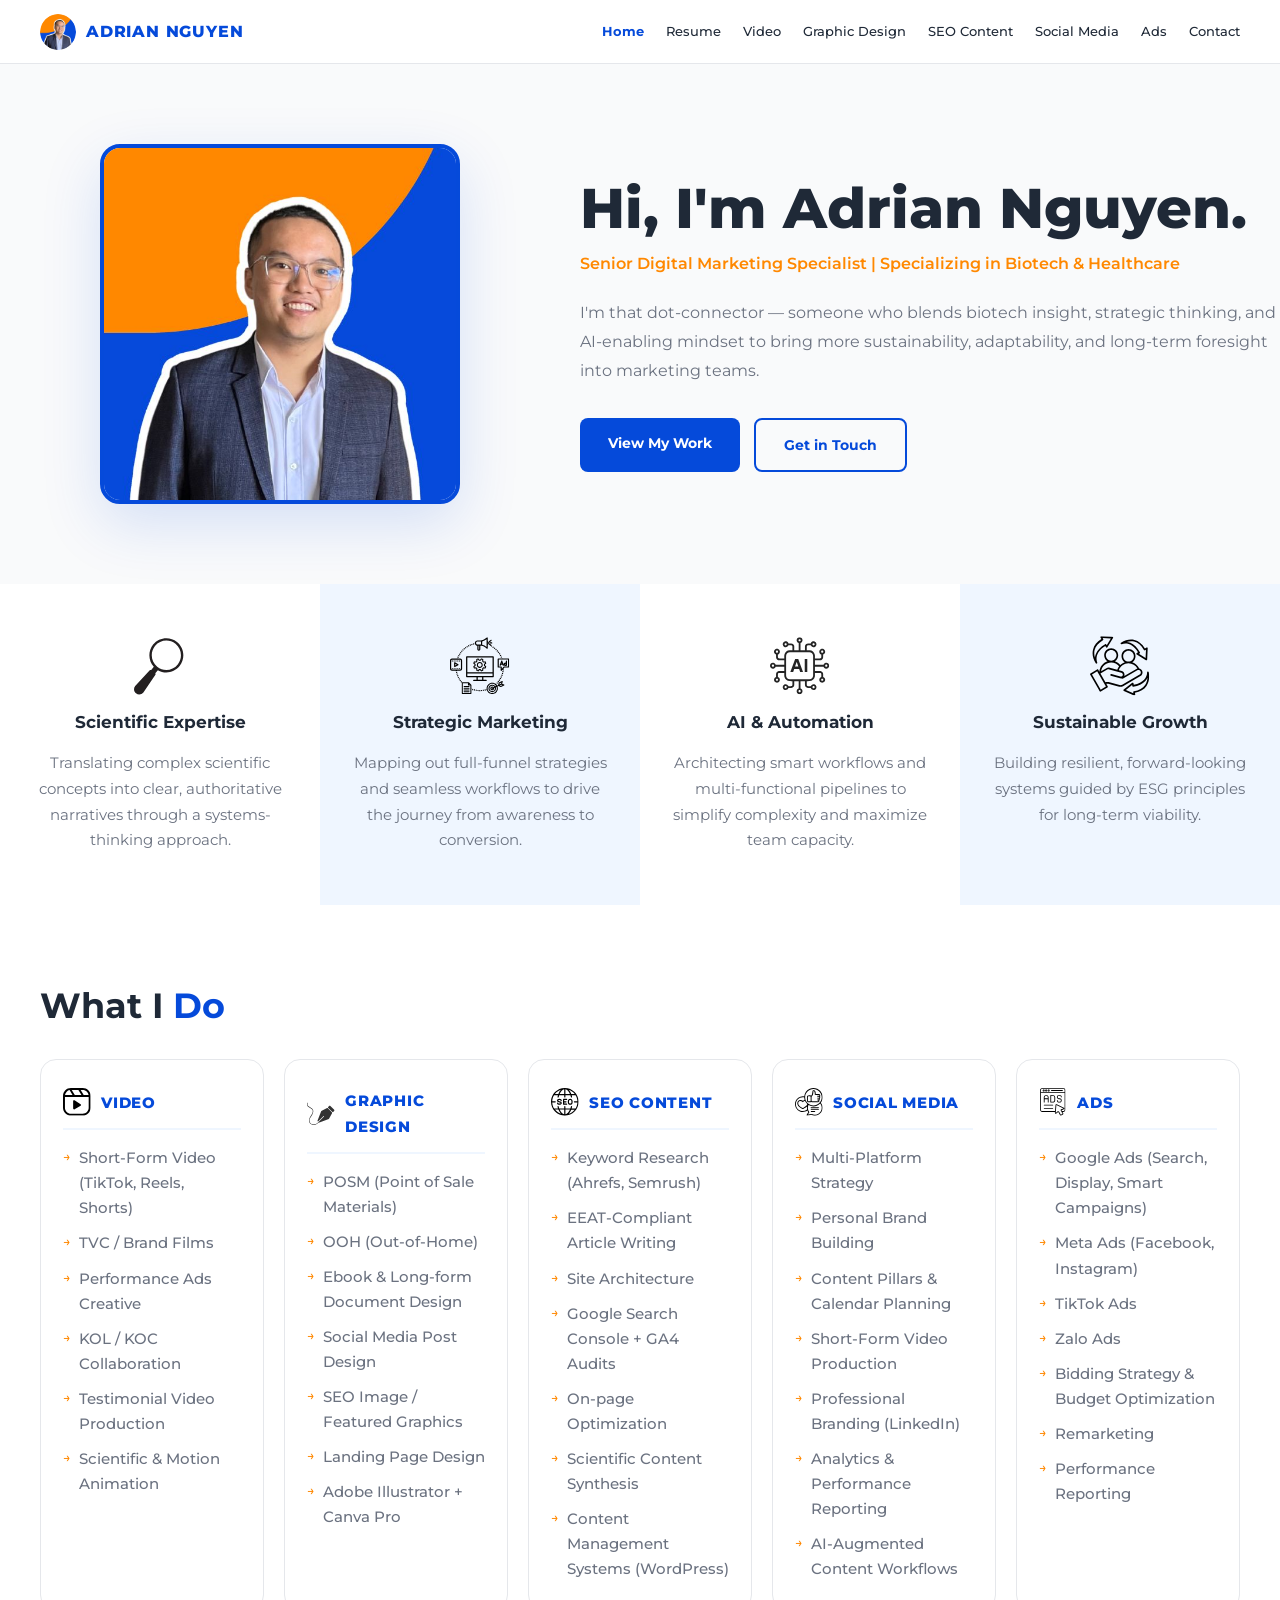
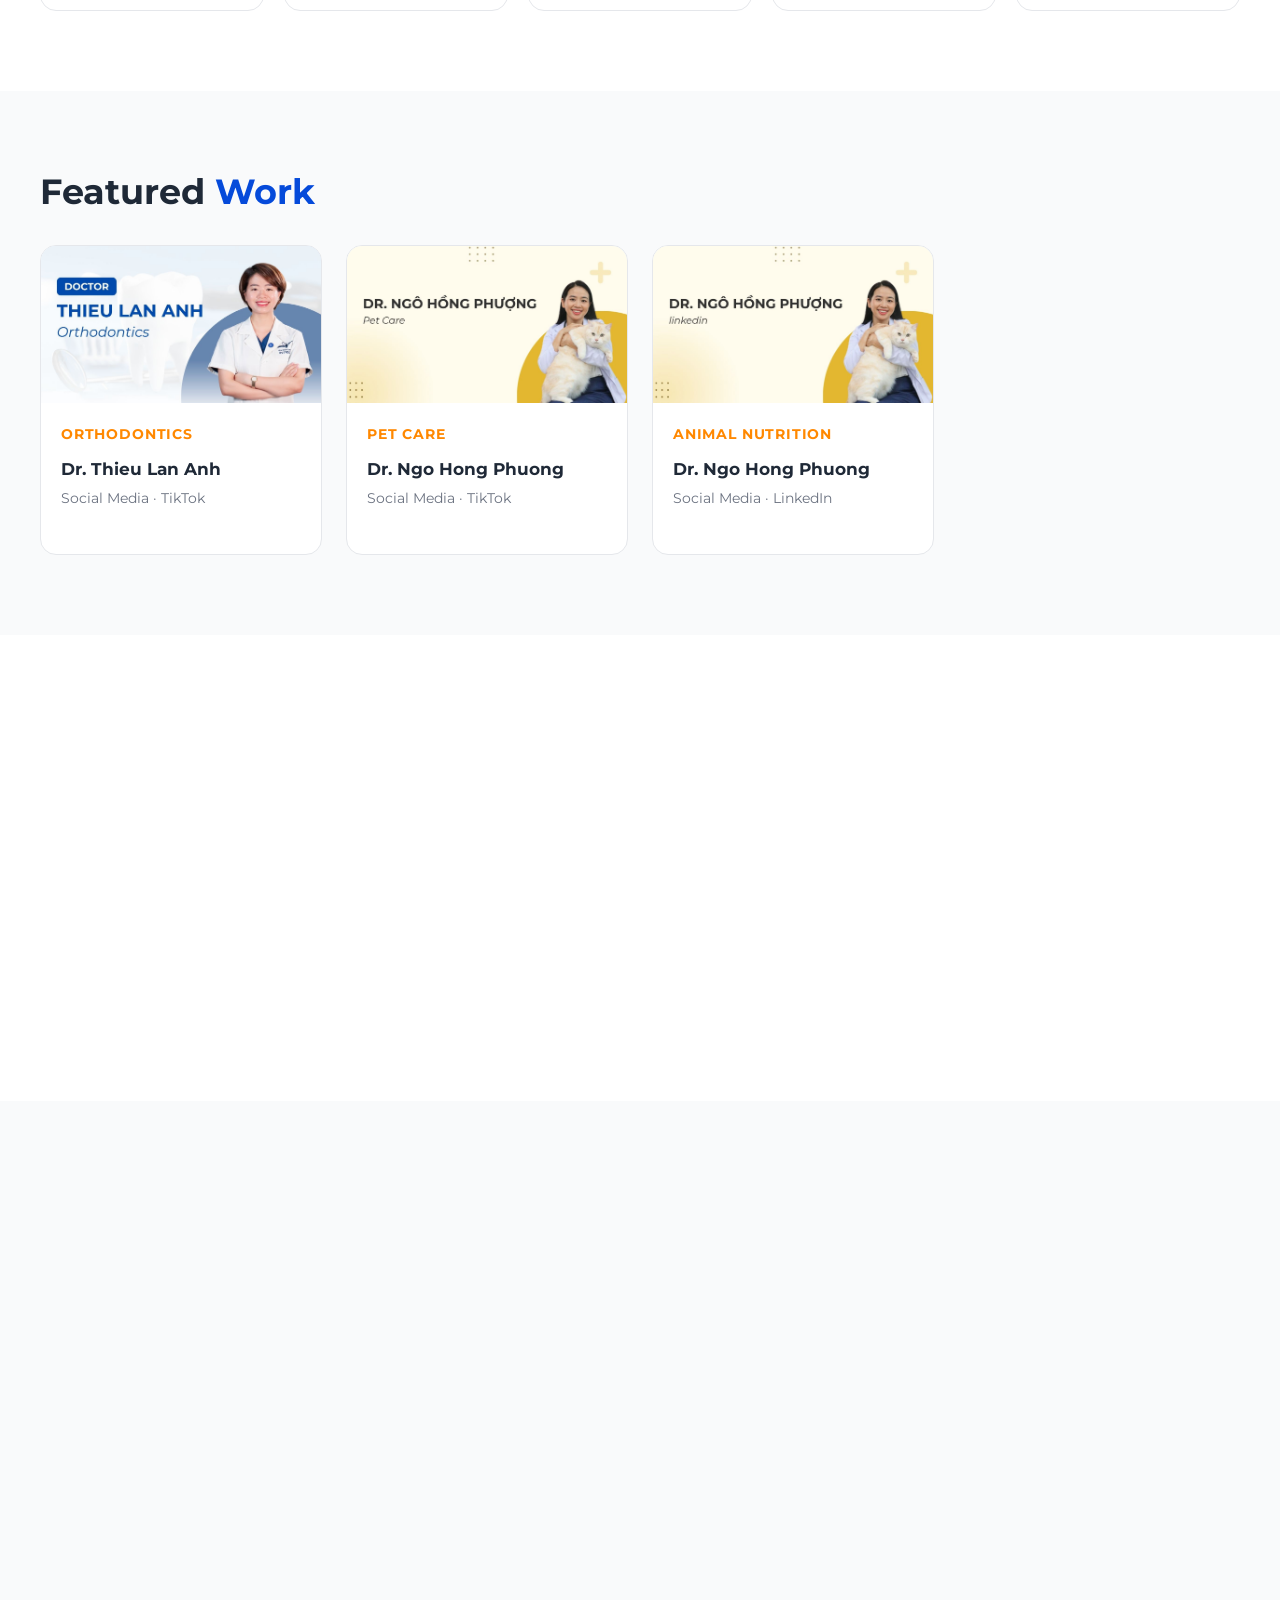
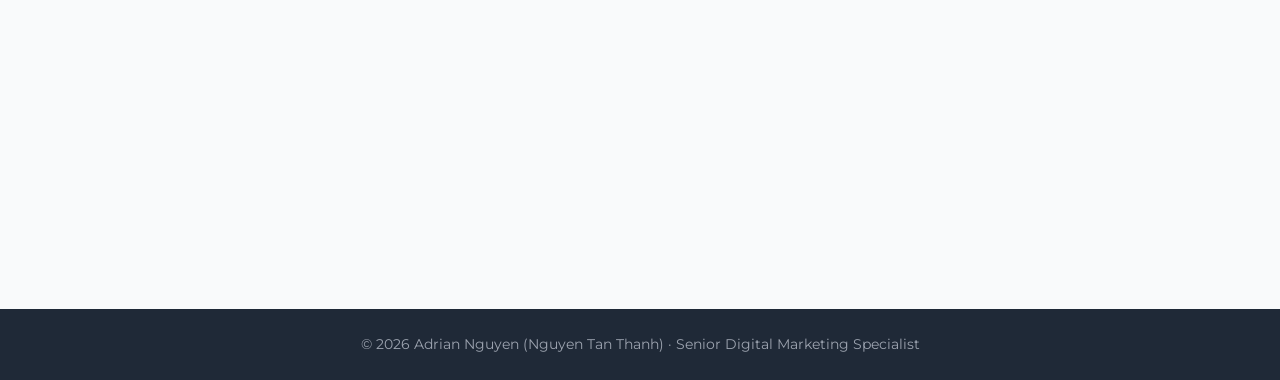
==== commit d0044a0a: "Add files via upload" ====
--- a/index.html
+++ b/index.html
@@ -283,6 +283,81 @@
   </div>
 </section>
 
+<!-- CERTIFICATES -->
+<section class="section section-alt">
+  <div class="section-inner">
+    <h2 class="section-title reveal">Certifications</h2>
+    <div class="cert-outer reveal" style="margin-top:32px;">
+      <div class="cert-track" id="cert-track">
+
+        <!-- ── 6 original cards ── -->
+        <div class="cert-card" onclick="openCert('1pCZG9giF10QYtZ2XuMv6cxgmKO4F6WNi','AI Fundamentals — DataCamp')">
+          <div class="cert-thumb"><img src="https://drive.google.com/thumbnail?id=1pCZG9giF10QYtZ2XuMv6cxgmKO4F6WNi&sz=w600" alt="AI Fundamentals" loading="lazy"/></div>
+          <div class="cert-label">AI Fundamentals — DataCamp</div>
+        </div>
+        <div class="cert-card" onclick="openCert('1aEip5zxTTdrtc0uPt2M9AyQndthbpqRf','ChatGPT Fundamentals — DataCamp')">
+          <div class="cert-thumb"><img src="https://drive.google.com/thumbnail?id=1aEip5zxTTdrtc0uPt2M9AyQndthbpqRf&sz=w600" alt="ChatGPT Fundamentals" loading="lazy"/></div>
+          <div class="cert-label">ChatGPT Fundamentals — DataCamp</div>
+        </div>
+        <div class="cert-card" onclick="openCert('1T02BiMaF45K9vA0Nxzqwz1QqqxTHZv9K','AI Automation (n8n) — Udemy')">
+          <div class="cert-thumb"><img src="https://drive.google.com/thumbnail?id=1T02BiMaF45K9vA0Nxzqwz1QqqxTHZv9K&sz=w600" alt="AI Automation n8n" loading="lazy"/></div>
+          <div class="cert-label">AI Automation (n8n) — Udemy</div>
+        </div>
+        <div class="cert-card" onclick="openCert('1tzkvFnopD3o6s2Nypot9Bks5tS9Ckgsg','Google Data Analytics — Coursera')">
+          <div class="cert-thumb"><img src="https://drive.google.com/thumbnail?id=1tzkvFnopD3o6s2Nypot9Bks5tS9Ckgsg&sz=w600" alt="Google Data Analytics" loading="lazy"/></div>
+          <div class="cert-label">Google Data Analytics — Coursera</div>
+        </div>
+        <div class="cert-card" onclick="openCert('1x2cLtARjM3HxMsDDh3IuoyEc8gEGOVk6','Data Science With Python — DataCamp')">
+          <div class="cert-thumb"><img src="https://drive.google.com/thumbnail?id=1x2cLtARjM3HxMsDDh3IuoyEc8gEGOVk6&sz=w600" alt="Data Science Python" loading="lazy"/></div>
+          <div class="cert-label">Data Science With Python — DataCamp</div>
+        </div>
+        <div class="cert-card" onclick="openCert('1e5mRoJfXxS5wVvFhRWZhUbnJEL8Zyh1Q','Inclusive Business — FIIS')">
+          <div class="cert-thumb"><img src="https://drive.google.com/thumbnail?id=1e5mRoJfXxS5wVvFhRWZhUbnJEL8Zyh1Q&sz=w600" alt="Inclusive Business" loading="lazy"/></div>
+          <div class="cert-label">Inclusive Business — FIIS</div>
+        </div>
+
+        <!-- ── Duplicate set for seamless loop ── -->
+        <div class="cert-card" onclick="openCert('1pCZG9giF10QYtZ2XuMv6cxgmKO4F6WNi','AI Fundamentals — DataCamp')">
+          <div class="cert-thumb"><img src="https://drive.google.com/thumbnail?id=1pCZG9giF10QYtZ2XuMv6cxgmKO4F6WNi&sz=w600" alt="" loading="lazy"/></div>
+          <div class="cert-label">AI Fundamentals — DataCamp</div>
+        </div>
+        <div class="cert-card" onclick="openCert('1aEip5zxTTdrtc0uPt2M9AyQndthbpqRf','ChatGPT Fundamentals — DataCamp')">
+          <div class="cert-thumb"><img src="https://drive.google.com/thumbnail?id=1aEip5zxTTdrtc0uPt2M9AyQndthbpqRf&sz=w600" alt="" loading="lazy"/></div>
+          <div class="cert-label">ChatGPT Fundamentals — DataCamp</div>
+        </div>
+        <div class="cert-card" onclick="openCert('1T02BiMaF45K9vA0Nxzqwz1QqqxTHZv9K','AI Automation (n8n) — Udemy')">
+          <div class="cert-thumb"><img src="https://drive.google.com/thumbnail?id=1T02BiMaF45K9vA0Nxzqwz1QqqxTHZv9K&sz=w600" alt="" loading="lazy"/></div>
+          <div class="cert-label">AI Automation (n8n) — Udemy</div>
+        </div>
+        <div class="cert-card" onclick="openCert('1tzkvFnopD3o6s2Nypot9Bks5tS9Ckgsg','Google Data Analytics — Coursera')">
+          <div class="cert-thumb"><img src="https://drive.google.com/thumbnail?id=1tzkvFnopD3o6s2Nypot9Bks5tS9Ckgsg&sz=w600" alt="" loading="lazy"/></div>
+          <div class="cert-label">Google Data Analytics — Coursera</div>
+        </div>
+        <div class="cert-card" onclick="openCert('1x2cLtARjM3HxMsDDh3IuoyEc8gEGOVk6','Data Science With Python — DataCamp')">
+          <div class="cert-thumb"><img src="https://drive.google.com/thumbnail?id=1x2cLtARjM3HxMsDDh3IuoyEc8gEGOVk6&sz=w600" alt="" loading="lazy"/></div>
+          <div class="cert-label">Data Science With Python — DataCamp</div>
+        </div>
+        <div class="cert-card" onclick="openCert('1e5mRoJfXxS5wVvFhRWZhUbnJEL8Zyh1Q','Inclusive Business — FIIS')">
+          <div class="cert-thumb"><img src="https://drive.google.com/thumbnail?id=1e5mRoJfXxS5wVvFhRWZhUbnJEL8Zyh1Q&sz=w600" alt="" loading="lazy"/></div>
+          <div class="cert-label">Inclusive Business — FIIS</div>
+        </div>
+
+      </div>
+    </div>
+  </div>
+</section>
+
+<!-- Certificate modal -->
+<div id="cert-modal">
+  <div class="cert-modal-inner">
+    <div class="cert-modal-header">
+      <span class="cert-modal-title" id="cert-modal-title"></span>
+      <button class="cert-modal-close" id="cert-modal-close">&times;</button>
+    </div>
+    <iframe id="cert-iframe" src="" allowfullscreen title="Certificate Preview"></iframe>
+  </div>
+</div>
+
 <!-- CONTACT -->
 <section id="contact">
   <div class="contact-inner">
@@ -300,5 +375,31 @@
 
 <footer><p>© 2026 Adrian Nguyen (Nguyen Tan Thanh) · Senior Digital Marketing Specialist</p></footer>
 <script src="script.js"></script>
-</body>
+<script>
+function openCert(id, label) {
+  document.getElementById('cert-modal-title').textContent = label;
+  document.getElementById('cert-iframe').src = `https://drive.google.com/file/d/${id}/preview`;
+  document.getElementById('cert-modal').classList.add('open');
+  document.body.style.overflow = 'hidden';
+}
+document.getElementById('cert-modal-close').addEventListener('click', () => {
+  document.getElementById('cert-modal').classList.remove('open');
+  document.getElementById('cert-iframe').src = '';
+  document.body.style.overflow = '';
+});
+document.getElementById('cert-modal').addEventListener('click', e => {
+  if (e.target === document.getElementById('cert-modal')) {
+    document.getElementById('cert-modal').classList.remove('open');
+    document.getElementById('cert-iframe').src = '';
+    document.body.style.overflow = '';
+  }
+});
+document.addEventListener('keydown', e => {
+  if (e.key === 'Escape') {
+    document.getElementById('cert-modal').classList.remove('open');
+    document.getElementById('cert-iframe').src = '';
+    document.body.style.overflow = '';
+  }
+});
+</script>
 </html>
--- a/style.css
+++ b/style.css
@@ -0,0 +1,206 @@
+@import url('https://fonts.googleapis.com/css2?family=Montserrat:wght@400;500;600;700;800&display=swap');
+*, *::before, *::after { margin: 0; padding: 0; box-sizing: border-box; }
+:root {
+  --blue: #054ADA; --orange: #FF8800; --dark: #1F2937;
+  --muted: #6B7280; --bg: #FFFFFF; --bg-alt: #F9FAFB;
+  --border: #E5E7EB; --max-w: 1200px;
+}
+html { scroll-behavior: smooth; }
+body { font-family: 'Montserrat', sans-serif; background: var(--bg); color: var(--dark); font-size: 16px; line-height: 1.7; }
+img { max-width: 100%; display: block; }
+a { text-decoration: none; color: inherit; }
+h1 { font-size: clamp(2rem,5vw,3.5rem); font-weight: 800; line-height: 1.15; }
+h2 { font-size: clamp(1.6rem,3vw,2.4rem); font-weight: 700; line-height: 1.2; }
+h3 { font-size: clamp(1.1rem,2vw,1.5rem); font-weight: 600; }
+
+/* HEADER */
+header {
+  position: sticky; top: 0; z-index: 1000;
+  background: #fff; border-bottom: 1px solid var(--border);
+  padding: 0 40px; height: 64px;
+  display: flex; align-items: center; gap: 20px;
+}
+.nav-brand { display: flex; align-items: center; gap: 10px; flex-shrink: 0; }
+.nav-brand:hover .logo { color: var(--orange); }
+.nav-avatar { width: 36px; height: 36px; border-radius: 50%; object-fit: cover; }
+.logo { font-size: 1rem; font-weight: 800; color: var(--blue); letter-spacing: 0.05em; white-space: nowrap; transition: color 0.2s; }
+nav { display: flex; align-items: center; gap: 22px; margin-left: auto; flex-shrink: 0; }
+nav a { font-size: 0.82rem; font-weight: 500; color: var(--dark); transition: color 0.2s; white-space: nowrap; }
+nav a:hover { color: var(--orange); }
+nav a.active { color: var(--blue); font-weight: 700; }
+.hamburger { display: none; flex-direction: column; gap: 5px; cursor: pointer; margin-left: auto; padding: 4px; }
+.hamburger span { display: block; width: 24px; height: 2px; background: var(--dark); }
+.mobile-nav {
+  display: none; position: fixed; top: 64px; left: 0; right: 0;
+  background: #fff; border-bottom: 1px solid var(--border);
+  padding: 16px 24px; flex-direction: column; z-index: 999;
+  box-shadow: 0 8px 24px rgba(0,0,0,0.08);
+}
+.mobile-nav.open { display: flex; }
+.mobile-nav a { font-size: 0.95rem; font-weight: 600; color: var(--dark); padding: 12px 0; border-bottom: 1px solid var(--border); }
+.mobile-nav a:last-child { border-bottom: none; }
+.mobile-nav a.active { color: var(--blue); }
+.mobile-nav a:hover { color: var(--orange); }
+
+/* HERO */
+.hero { background: var(--bg-alt); padding: 80px 40px; }
+.hero-inner { max-width: var(--max-w); margin: 0 auto; display: grid; grid-template-columns: 40% 60%; gap: 60px; align-items: center; }
+.hero-img-wrap { display: flex; justify-content: center; }
+.hero-img-wrap img, .hero-img-placeholder {
+  width: 360px; height: 360px; border-radius: 20px; object-fit: cover;
+  border: 4px solid var(--blue); box-shadow: 0 20px 60px rgba(5,74,218,0.15);
+}
+.hero-img-placeholder {
+  background: linear-gradient(135deg,#e8f0fe,#d2e4ff);
+  display: flex; align-items: center; justify-content: center;
+  font-size: 0.85rem; color: var(--blue); font-weight: 600; text-align: center; padding: 20px;
+}
+.hero-text .page-icon { width: 52px; height: 52px; margin-bottom: 12px; }
+.hero-text h1 { color: var(--dark); margin-bottom: 10px; }
+.hero-text .sub { font-size: 1rem; font-weight: 600; color: var(--orange); margin-bottom: 20px; }
+.hero-text p { color: var(--muted); font-size: 1rem; line-height: 1.8; margin-bottom: 32px; }
+.hero-btns { display: flex; gap: 14px; flex-wrap: wrap; }
+
+/* BUTTONS */
+.btn { display: inline-block; padding: 13px 28px; border-radius: 8px; font-weight: 700; font-size: 0.9rem; font-family: 'Montserrat',sans-serif; transition: all 0.25s; cursor: pointer; border: none; }
+.btn-primary { background: var(--blue); color: #fff; }
+.btn-primary:hover { background: #0339b0; transform: translateY(-2px); box-shadow: 0 8px 24px rgba(5,74,218,0.3); }
+.btn-outline { background: transparent; color: var(--blue); border: 2px solid var(--blue); }
+.btn-outline:hover { background: var(--blue); color: #fff; }
+.btn-orange { background: var(--orange); color: #fff; }
+.btn-orange:hover { background: #e07700; transform: translateY(-2px); }
+
+/* SECTIONS */
+.section { padding: 80px 40px; }
+.section-alt { background: var(--bg-alt); }
+.section-inner { max-width: var(--max-w); margin: 0 auto; }
+.section-title { font-size: clamp(1.5rem,3vw,2.2rem); font-weight: 700; color: var(--dark); margin-bottom: 8px; }
+.section-title span { color: var(--blue); }
+.section-sub { color: var(--muted); font-size: 0.95rem; margin-bottom: 48px; }
+
+/* CONTACT */
+#contact { background: var(--bg-alt); padding: 80px 40px; text-align: center; }
+#contact .contact-inner { max-width: 600px; margin: 0 auto; }
+#contact h2 { color: var(--dark); margin-bottom: 10px; }
+#contact .contact-sub { color: var(--muted); margin-bottom: 40px; font-size: 0.95rem; }
+.contact-icons { display: flex; justify-content: center; gap: 20px; flex-wrap: wrap; }
+.contact-icon-btn { display: flex; flex-direction: column; align-items: center; gap: 8px; }
+.contact-icon-btn a { width: 60px; height: 60px; border-radius: 50%; border: 2px solid var(--blue); display: flex; align-items: center; justify-content: center; color: var(--blue); font-size: 1.3rem; transition: all 0.25s; background: #fff; }
+.contact-icon-btn a:hover { background: var(--orange); border-color: var(--orange); color: #fff; transform: translateY(-4px); box-shadow: 0 8px 20px rgba(255,136,0,0.3); }
+.contact-icon-btn span { font-size: 0.75rem; color: var(--muted); font-weight: 500; }
+
+/* FOOTER */
+footer { background: var(--dark); color: #9CA3AF; text-align: center; padding: 24px 40px; font-size: 0.85rem; }
+
+/* ANIMATIONS */
+.reveal { opacity: 0; transform: translateY(32px); transition: opacity 0.6s ease, transform 0.6s ease; }
+.reveal.visible { opacity: 1; transform: translateY(0); }
+
+/* STATS */
+.stats-grid { display: grid; grid-template-columns: repeat(auto-fit,minmax(200px,1fr)); gap: 20px; margin: 32px 0; }
+.stat-card { background: #fff; border: 1px solid var(--border); border-radius: 12px; padding: 24px 20px; text-align: center; transition: box-shadow 0.3s; }
+.stat-card:hover { box-shadow: 0 8px 32px rgba(5,74,218,0.1); }
+.stat-card .stat-number { font-size: 2rem; font-weight: 800; color: var(--blue); line-height: 1; margin-bottom: 6px; }
+.stat-card .stat-label { font-size: 0.8rem; color: var(--muted); font-weight: 500; }
+
+/* TAGS */
+.tag { background: #EFF6FF; color: var(--blue); border: 1px solid #BFDBFE; padding: 7px 16px; border-radius: 100px; font-size: 0.82rem; font-weight: 600; transition: all 0.2s; }
+.tag:hover { background: var(--blue); color: #fff; }
+.badge { background: #EFF6FF; color: var(--blue); border: 1px solid #BFDBFE; padding: 4px 12px; border-radius: 100px; font-size: 0.75rem; font-weight: 600; }
+.tag-row { display: flex; gap: 8px; flex-wrap: wrap; margin-top: 16px; }
+
+/* CORE VALUES */
+.core-values { display: grid; grid-template-columns: repeat(4,1fr); }
+.core-value-col { padding: 52px 32px; text-align: center; display: flex; flex-direction: column; align-items: center; gap: 16px; }
+.core-value-col:nth-child(odd) { background: #fff; }
+.core-value-col:nth-child(even) { background: #EFF6FF; }
+.core-value-col img { width: 60px; height: 60px; }
+.core-value-col h3 { font-size: 1.05rem; font-weight: 700; color: var(--dark); line-height: 1.3; }
+.core-value-col p { font-size: 0.95rem; color: var(--muted); line-height: 1.7; }
+
+/* VIDEO CAROUSEL */
+.video-section-block { padding: 60px 40px; }
+.video-section-block + .video-section-block { border-top: 1px solid var(--border); }
+.video-section-inner { max-width: var(--max-w); margin: 0 auto; }
+.vs-heading { font-size: 1.3rem; font-weight: 700; color: var(--dark); margin-bottom: 24px; padding-bottom: 10px; border-bottom: 3px solid var(--blue); display: inline-block; }
+
+.carousel-wrap { position: relative; padding: 0 28px; }
+.carousel-track-outer { overflow: hidden; }
+.carousel-track { display: flex; gap: 10px; transition: transform 0.4s cubic-bezier(.25,.46,.45,.94); will-change: transform; }
+
+/* All video items */
+.video-item { flex-shrink: 0; border-radius: 10px; overflow: hidden; background: #111; position: relative; }
+.video-item.r169 { width: 320px; height: 180px; }
+.video-item.r916 { width: 101px; height: 180px; }
+
+.carousel-btn {
+  position: absolute; top: 50%; transform: translateY(-50%);
+  width: 44px; height: 44px; border-radius: 50%; border: none;
+  background: #fff; box-shadow: 0 2px 16px rgba(0,0,0,0.15);
+  display: flex; align-items: center; justify-content: center;
+  cursor: pointer; z-index: 10; transition: all 0.2s; color: var(--dark); font-size: 0.9rem;
+}
+.carousel-btn:hover { background: var(--blue); color: #fff; }
+.carousel-btn.prev-btn { left: -6px; }
+.carousel-btn.next-btn { right: -6px; }
+
+/* RESPONSIVE */
+@media (max-width: 960px) {
+  header { padding: 0 20px; }
+  nav { display: none; }
+  .hamburger { display: flex; }
+  .hero { padding: 48px 20px; }
+  .hero-inner { grid-template-columns: 1fr; gap: 32px; }
+  .hero-img-wrap img, .hero-img-placeholder { width: 220px; height: 220px; margin: 0 auto; }
+  .section { padding: 48px 20px; }
+  #contact { padding: 48px 20px; }
+  .core-values { grid-template-columns: repeat(2,1fr); }
+  .core-value-col { padding: 36px 20px; }
+  .video-section-block { padding: 40px 20px; }
+
+  /* Mobile video items */
+  .video-item.r169 { width: calc(100vw - 80px); height: 180px; }
+  .video-item.r916 { width: 101px; height: 180px; }
+
+  .carousel-wrap { padding: 0 20px; }
+}
+@media (max-width: 480px) {
+  .core-values { grid-template-columns: 1fr 1fr; }
+  .core-value-col img { width: 40px; height: 40px; }
+  .video-item.r169 { width: calc(100vw - 72px); height: 160px; }
+  .video-item.r916 { width: 90px; height: 160px; }
+}
+
+/* ── CERTIFICATES CAROUSEL ─────────────────────────────── */
+.cert-outer { overflow: hidden; padding: 4px 0; }
+.cert-track {
+  display: flex; gap: 20px;
+  animation: cert-slide 38s linear infinite;
+  width: max-content;
+}
+.cert-track:hover { animation-play-state: paused; }
+@keyframes cert-slide {
+  from { transform: translateX(0); }
+  to   { transform: translateX(-1800px); }
+}
+.cert-card {
+  width: 280px; flex-shrink: 0;
+  border: 1px solid var(--border); border-radius: 12px; overflow: hidden;
+  cursor: pointer; background: #fff; transition: box-shadow 0.25s, transform 0.25s;
+}
+.cert-card:hover { box-shadow: 0 8px 24px rgba(5,74,218,0.15); transform: translateY(-3px); }
+.cert-thumb { aspect-ratio: 16/9; overflow: hidden; background: var(--bg-alt); }
+.cert-thumb img { width: 100%; height: 100%; object-fit: cover; display: block; transition: transform 0.3s; }
+.cert-card:hover .cert-thumb img { transform: scale(1.04); }
+.cert-label { padding: 10px 14px; font-size: 0.75rem; font-weight: 600; color: var(--dark); line-height: 1.4; }
+
+/* Certificate modal */
+#cert-modal { display: none; position: fixed; inset: 0; z-index: 9999; background: rgba(0,0,0,0.88); align-items: center; justify-content: center; padding: 16px; }
+#cert-modal.open { display: flex; }
+.cert-modal-inner { background: #fff; border-radius: 14px; overflow: hidden; width: min(960px,96vw); height: min(90vh,700px); display: flex; flex-direction: column; box-shadow: 0 32px 80px rgba(0,0,0,0.5); animation: certPopIn 0.2s ease; }
+@keyframes certPopIn { from{transform:scale(0.88);opacity:0} to{transform:scale(1);opacity:1} }
+.cert-modal-header { display: flex; justify-content: space-between; align-items: center; padding: 12px 18px; border-bottom: 1px solid var(--border); flex-shrink: 0; }
+.cert-modal-title { font-size: 0.88rem; font-weight: 700; color: var(--dark); }
+.cert-modal-close { width: 32px; height: 32px; border: none; background: none; cursor: pointer; font-size: 1.3rem; color: var(--muted); display: flex; align-items: center; justify-content: center; border-radius: 6px; transition: background 0.2s; }
+.cert-modal-close:hover { background: var(--bg-alt); color: var(--dark); }
+#cert-iframe { flex: 1; border: none; width: 100%; display: block; }
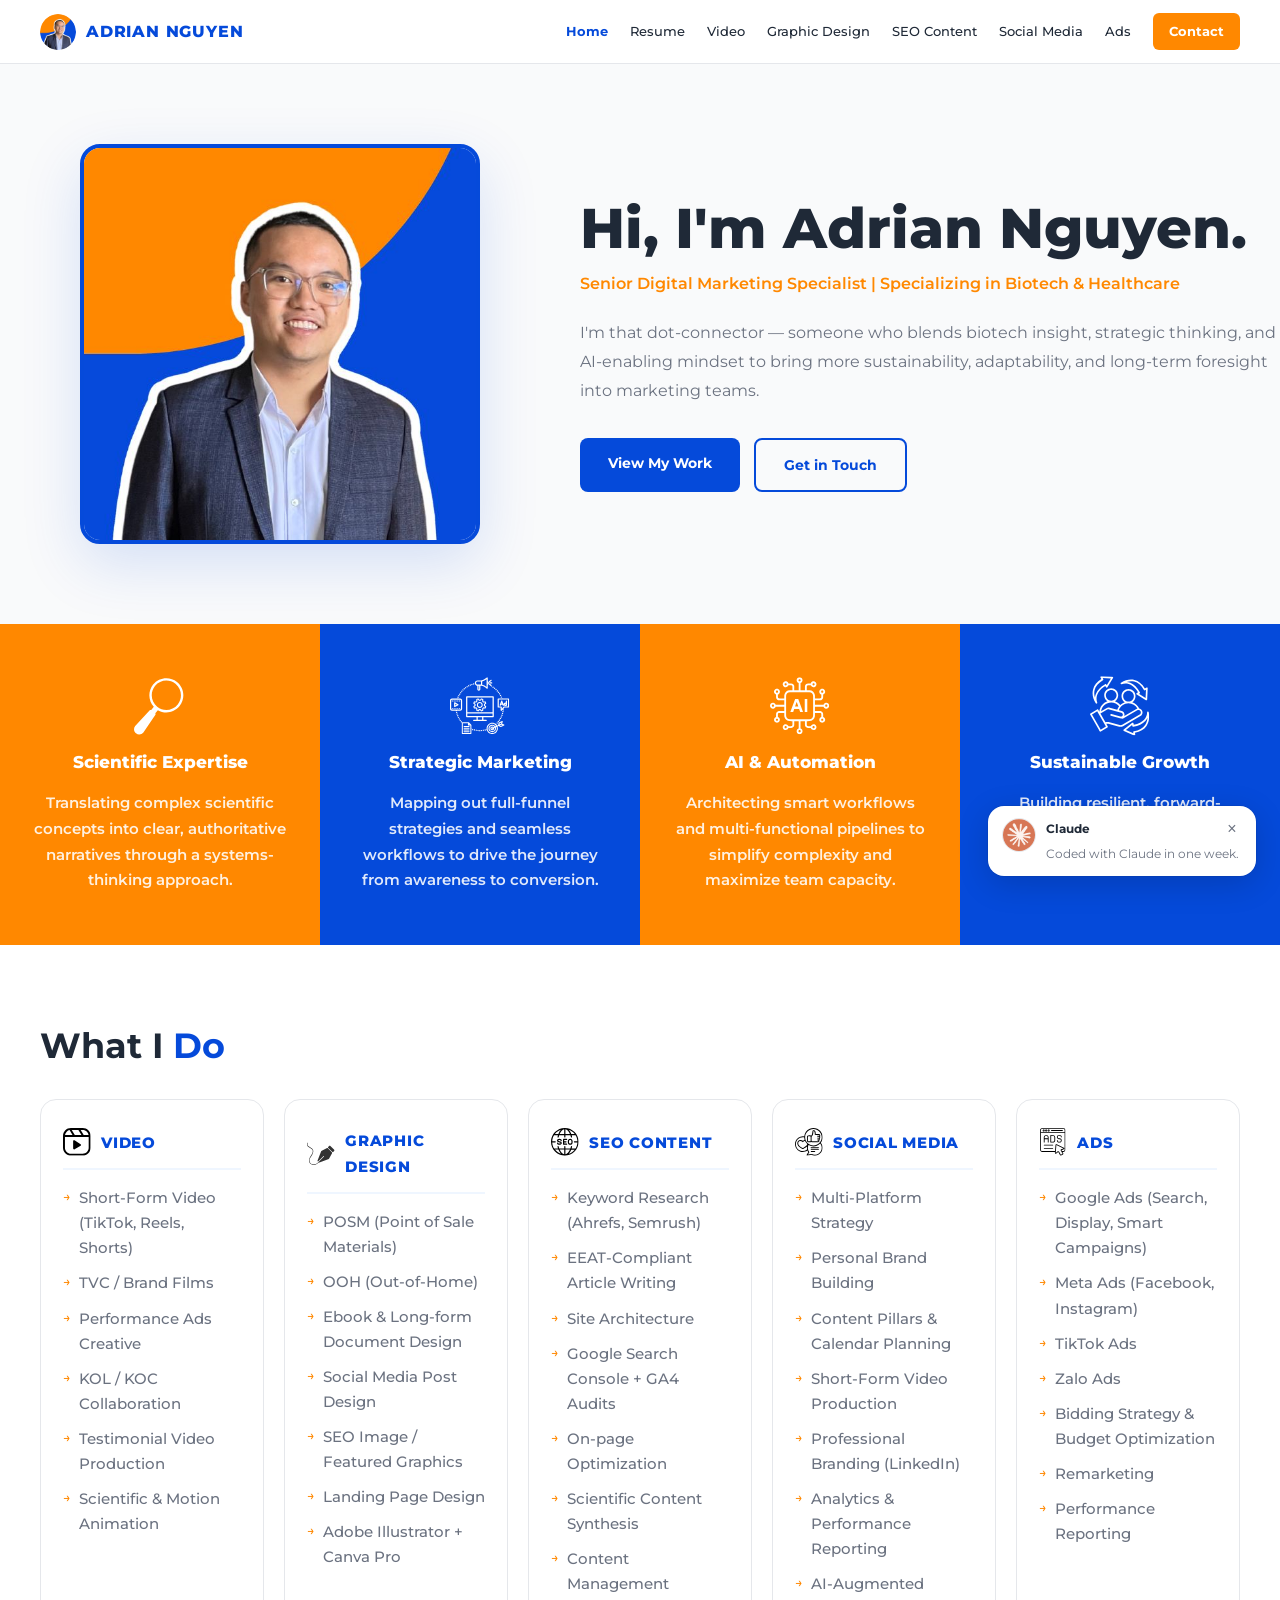
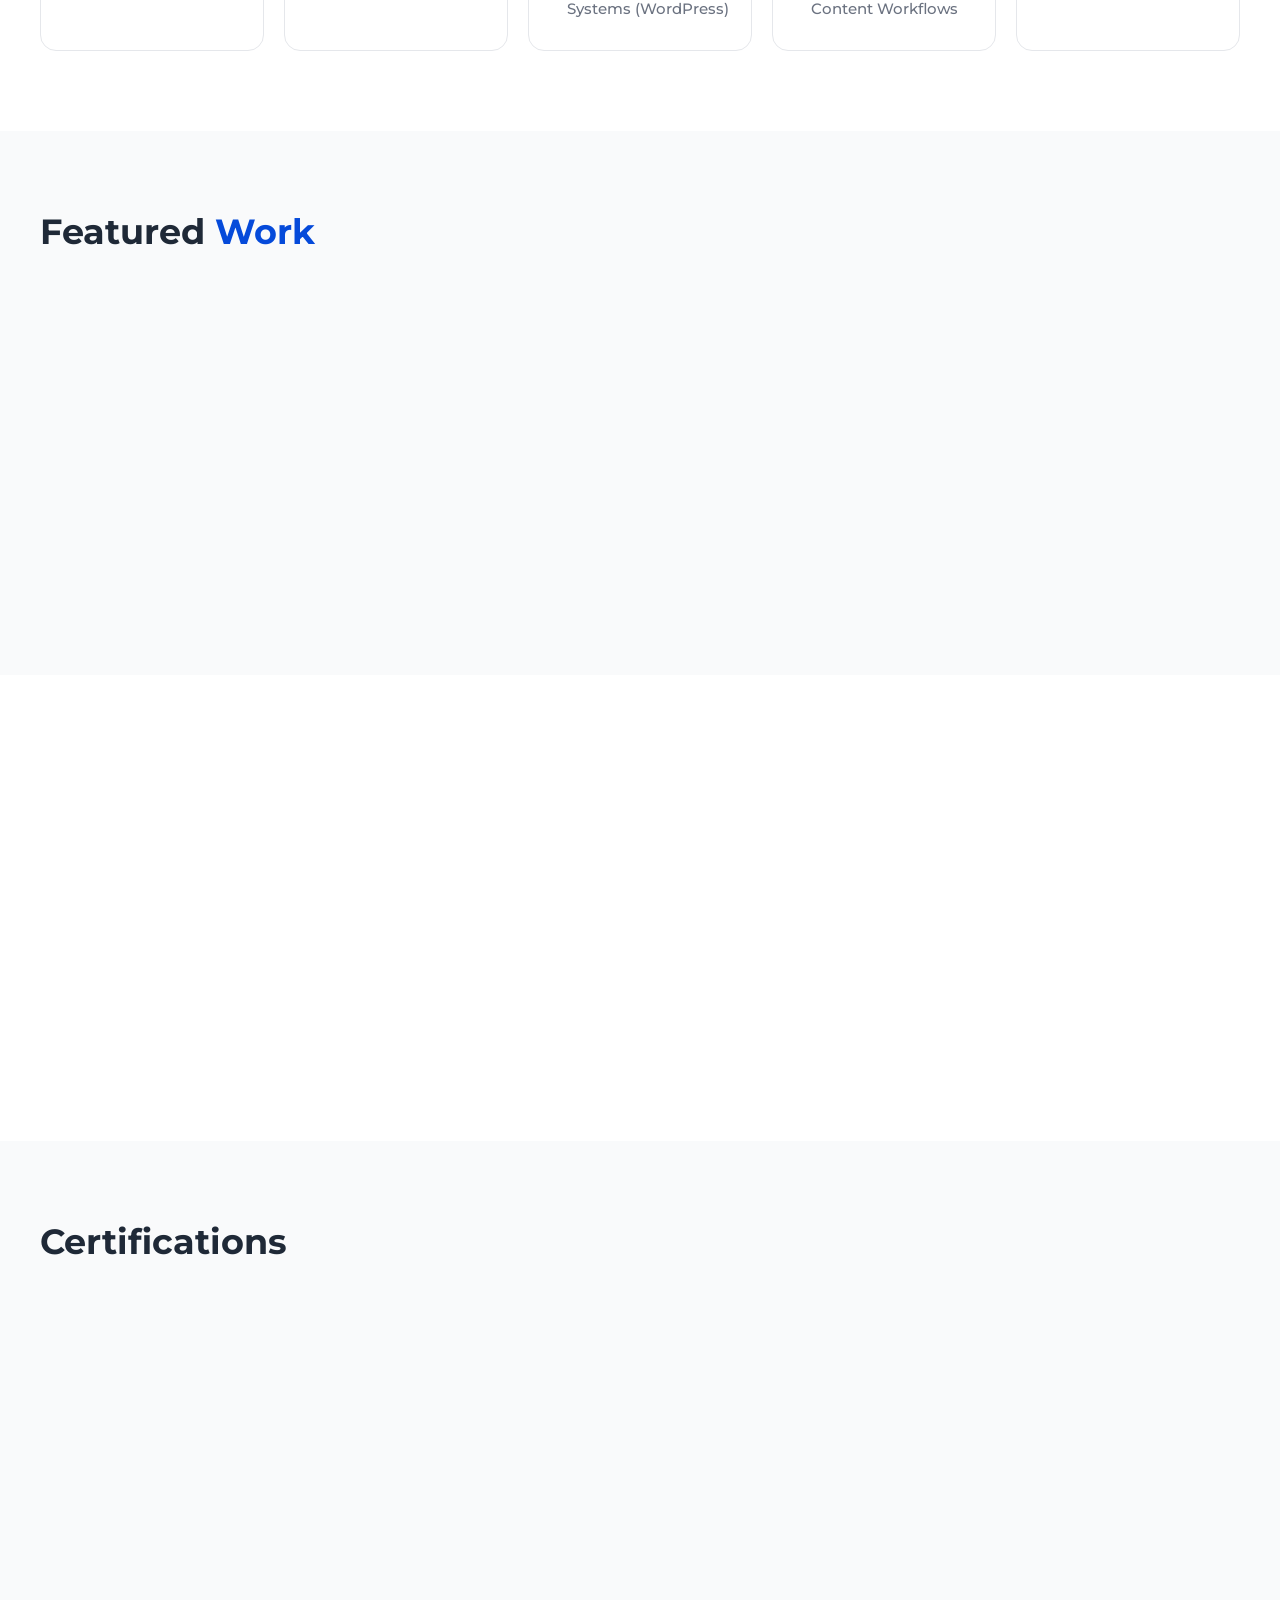
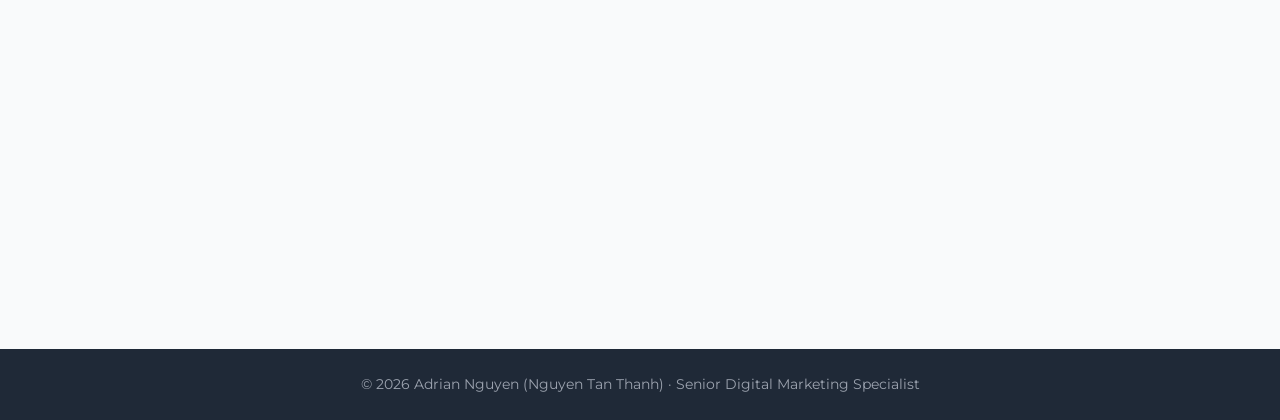
==== commit 018e2ee6: "Add files via upload" ====
--- a/index.html
+++ b/index.html
@@ -5,6 +5,9 @@
   <meta name="viewport" content="width=device-width, initial-scale=1.0"/>
   <title>Adrian Nguyen | Senior Digital Marketing Specialist</title>
   <link rel="icon" href="media/avatar-logo.png"/>
+  <meta property="og:image" content="https://thanhnguyencmg.github.io/media/thumbnail-url.jpg"/>
+  <meta property="og:image:width" content="1200"/>
+  <meta property="og:image:height" content="630"/>
   <link rel="stylesheet" href="style.css"/>
   <link rel="stylesheet" href="https://cdnjs.cloudflare.com/ajax/libs/font-awesome/6.5.0/css/all.min.css"/>
   <style>
--- a/style.css
+++ b/style.css
@@ -204,3 +204,63 @@
 .cert-modal-close { width: 32px; height: 32px; border: none; background: none; cursor: pointer; font-size: 1.3rem; color: var(--muted); display: flex; align-items: center; justify-content: center; border-radius: 6px; transition: background 0.2s; }
 .cert-modal-close:hover { background: var(--bg-alt); color: var(--dark); }
 #cert-iframe { flex: 1; border: none; width: 100%; display: block; }
+
+/* ── GLOBAL FINAL TOUCHES ──────────────────────────────── */
+
+/* Nav: Contact button → orange */
+nav a[href="#contact"] {
+  background: var(--orange); color: #fff !important;
+  padding: 7px 16px; border-radius: 6px; font-weight: 700 !important;
+}
+nav a[href="#contact"]:hover { background: #e07700; color: #fff !important; }
+.mobile-nav a[href="#contact"] {
+  background: var(--orange); color: #fff; border-radius: 8px;
+  padding: 12px 16px; font-weight: 700;
+}
+
+/* Core values — orange/blue alternating, white text */
+.core-value-col:nth-child(1), .core-value-col:nth-child(3) { background: var(--orange); }
+.core-value-col:nth-child(2), .core-value-col:nth-child(4) { background: var(--blue); }
+.core-value-col h3 { color: #fff; font-weight: 800; }
+.core-value-col p { color: rgba(255,255,255,0.88); font-weight: 600; }
+.core-value-col img { filter: brightness(0) invert(1); }
+
+/* Hero image bigger */
+.hero-img-wrap img, .hero-img-placeholder { width: 400px; height: 400px; }
+
+/* Remove video section border separator */
+.video-section-block + .video-section-block { border-top: none; }
+
+/* Remove sub-section border separator in SEO content */
+.sub-section { border-top: none; }
+
+/* Notification popup */
+#claude-notification {
+  position: fixed; bottom: 24px; right: 24px; z-index: 8000;
+  width: 268px; background: #fff; border-radius: 16px;
+  box-shadow: 0 8px 32px rgba(0,0,0,0.16), 0 0 0 1px rgba(0,0,0,0.06);
+  padding: 12px 14px; display: flex; gap: 10px; align-items: flex-start;
+  animation: notifIn 0.45s cubic-bezier(.34,1.56,.64,1);
+  transition: opacity 0.3s ease, transform 0.3s ease;
+}
+#claude-notification.dismissed { opacity: 0; transform: translateY(14px) scale(0.94); pointer-events: none; }
+@keyframes notifIn { from{opacity:0;transform:translateY(22px) scale(0.88)} to{opacity:1;transform:translateY(0) scale(1)} }
+.notif-avatar { width: 34px; height: 34px; border-radius: 50%; overflow: hidden; flex-shrink: 0; border: 1.5px solid #E5E7EB; }
+.notif-avatar img { width: 100%; height: 100%; object-fit: cover; display: block; }
+.notif-body { flex: 1; min-width: 0; }
+.notif-header { display: flex; justify-content: space-between; align-items: center; margin-bottom: 7px; }
+.notif-name { font-size: 0.78rem; font-weight: 700; color: var(--dark); font-family: 'Montserrat',sans-serif; }
+.notif-close { width: 20px; height: 20px; border: none; background: none; cursor: pointer; color: var(--muted); font-size: 1rem; display: flex; align-items: center; justify-content: center; border-radius: 4px; line-height: 1; padding: 0; transition: background 0.15s; }
+.notif-close:hover { background: var(--bg-alt); color: var(--dark); }
+.notif-img { width: 100%; border-radius: 8px; overflow: hidden; margin-bottom: 7px; aspect-ratio: 16/9; background: var(--bg-alt); }
+.notif-img img { width: 100%; height: 100%; object-fit: cover; display: block; }
+.notif-text { font-size: 0.73rem; color: var(--muted); line-height: 1.5; font-family: 'Montserrat',sans-serif; }
+
+/* Mobile hero text centering */
+@media (max-width: 960px) {
+  .hero-img-wrap img, .hero-img-placeholder { width: 260px; height: 260px; }
+  .hero-text { text-align: center; }
+  .hero-text .page-icon { display: block; margin: 0 auto 12px; }
+  .hero-btns { justify-content: center; }
+  .hero-text .sub { text-align: center; }
+}
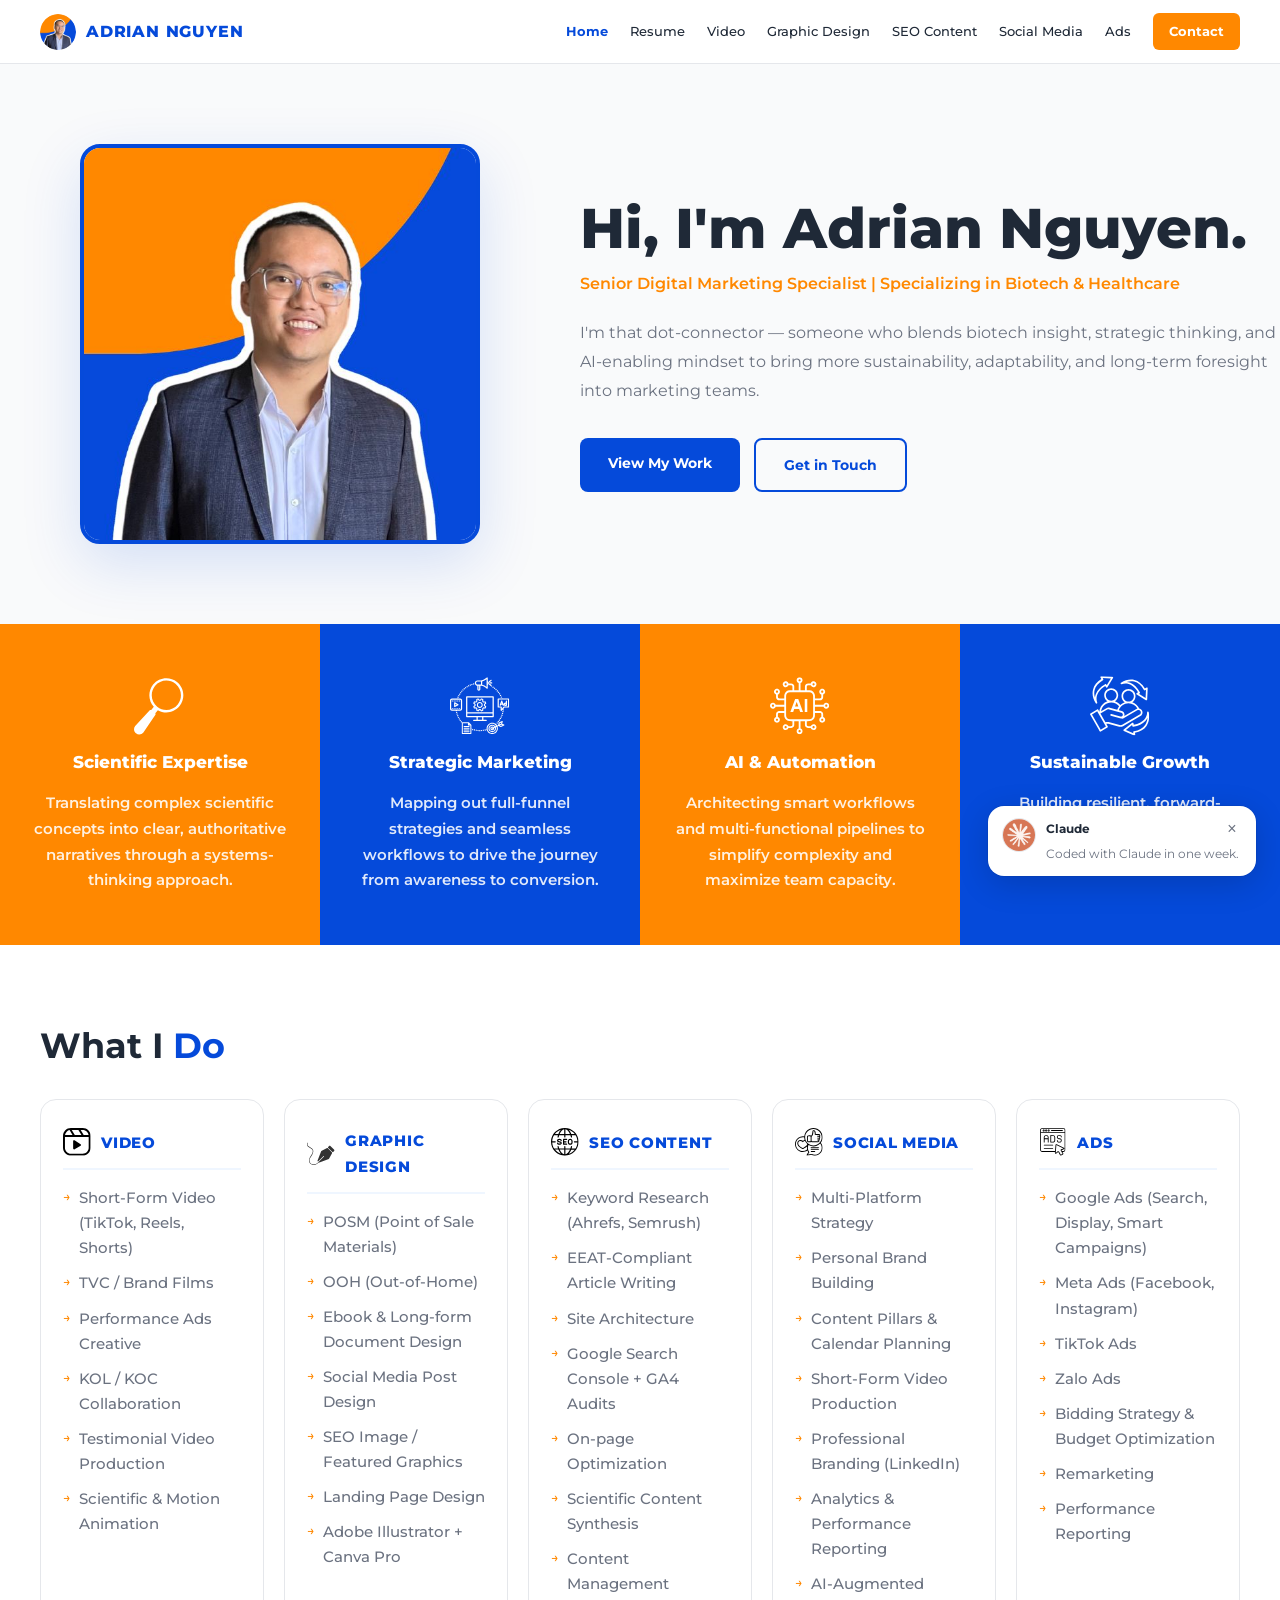
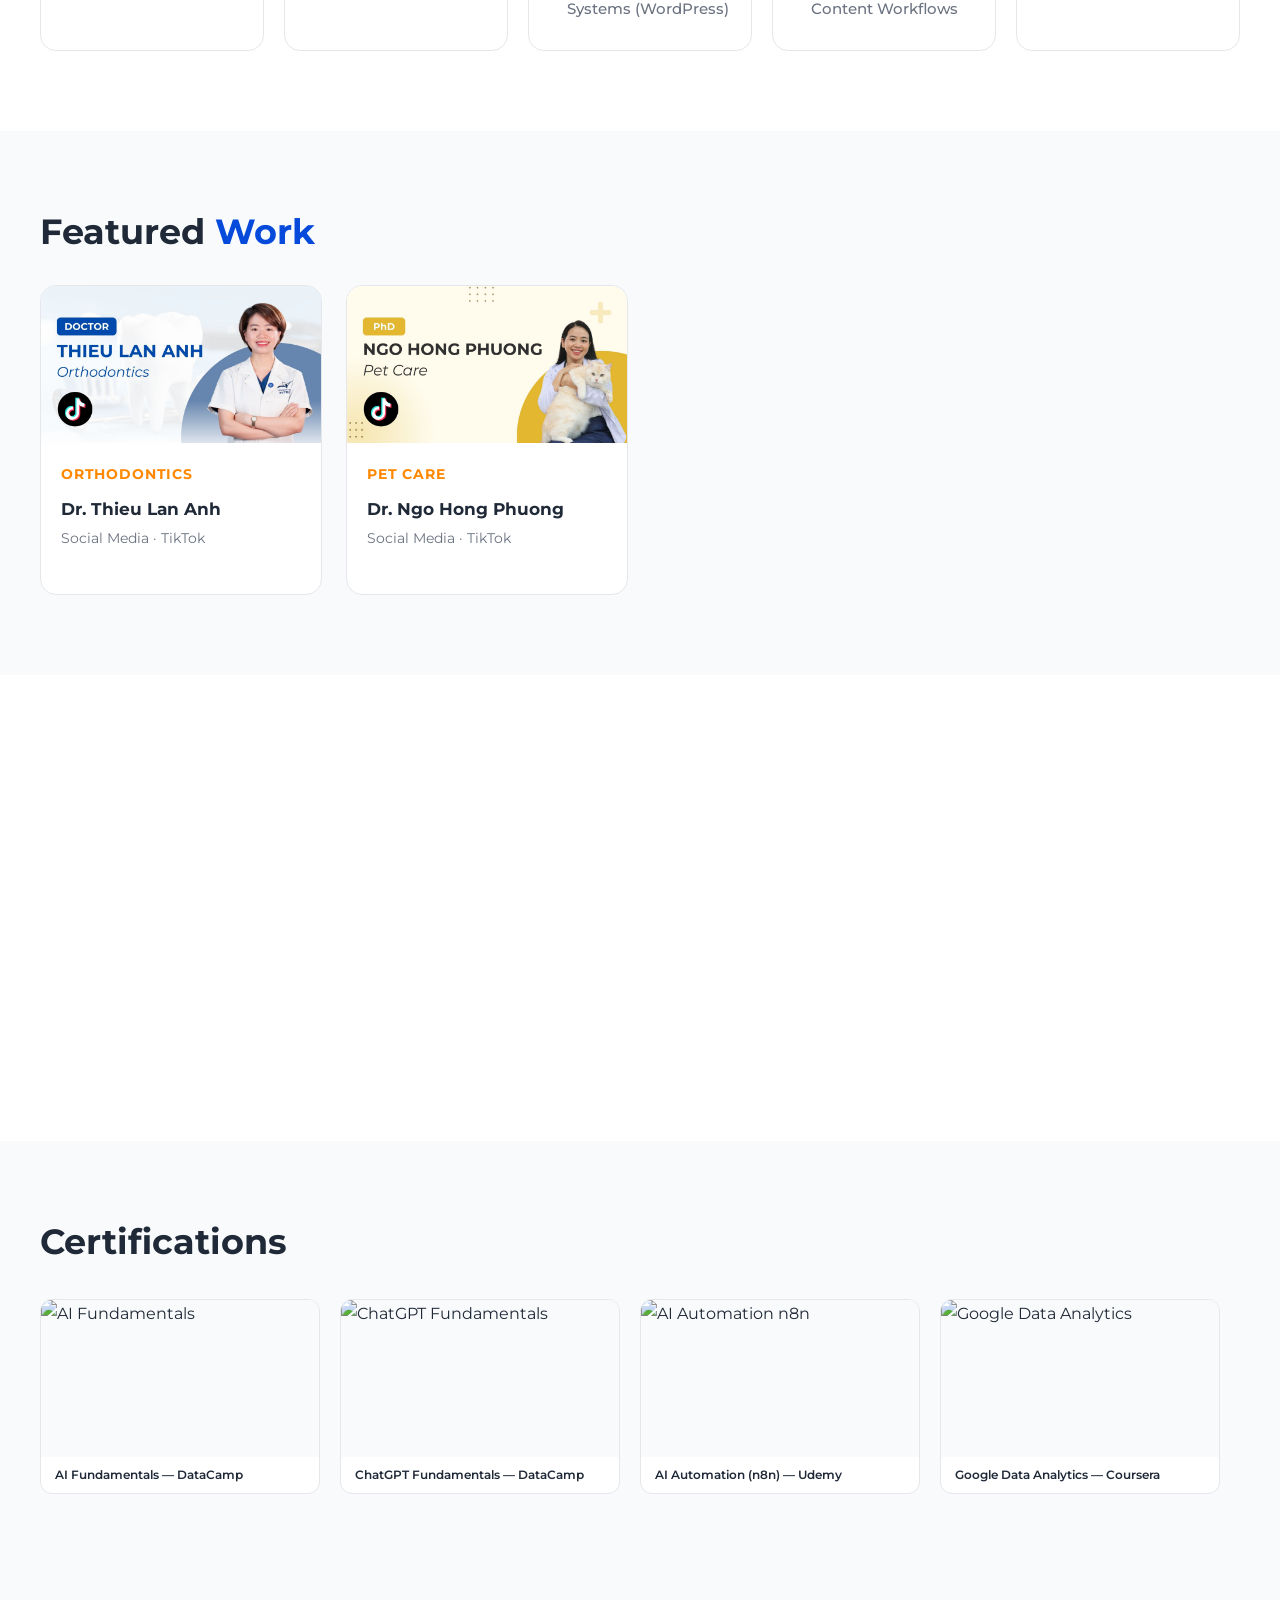
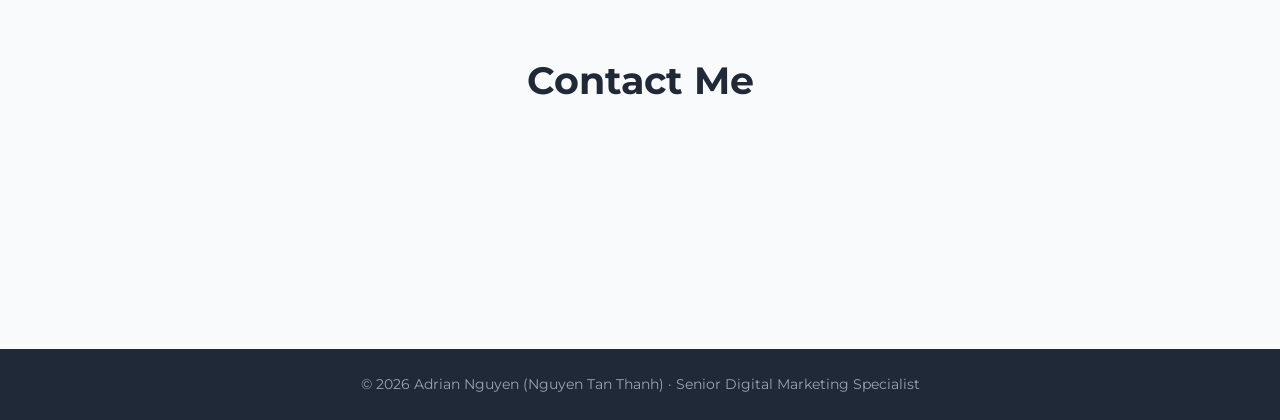
==== commit 4aa37fca: "Add files via upload" ====
--- a/index.html
+++ b/index.html
@@ -3,9 +3,27 @@
 <head>
   <meta charset="UTF-8"/>
   <meta name="viewport" content="width=device-width, initial-scale=1.0"/>
-  <title>Adrian Nguyen | Senior Digital Marketing Specialist</title>
+  <title>Adrian Nguyen — Senior Digital Marketing Specialist</title>
+  <meta name="description" content="Portfolio of Adrian Nguyen (Nguyen Tan Thanh) — Senior Digital Marketing Specialist in Biotech & Healthcare. Video, SEO, Social Media, Ads, Graphic Design."/>
+
+  <!-- Open Graph — Facebook, Messenger, WhatsApp, Telegram, Slack, Discord, LinkedIn, Zalo -->
+  <meta property="og:type"         content="website"/>
+  <meta property="og:url"          content="https://thanhnguyencmg.github.io/"/>
+  <meta property="og:site_name"    content="Adrian Nguyen Portfolio"/>
+  <meta property="og:title"        content="Adrian Nguyen — Senior Digital Marketing Specialist"/>
+  <meta property="og:description"  content="Portfolio of Adrian Nguyen — SEO Content, Video Production, Social Media, Google Ads, Graphic Design. Specializing in Biotech &amp; Healthcare."/>
+  <meta property="og:image"        content="https://thanhnguyencmg.github.io/media/thumbnail-url.jpg"/>
+  <meta property="og:image:width"  content="1200"/>
+  <meta property="og:image:height" content="630"/>
+  <meta property="og:image:alt"    content="Adrian Nguyen Portfolio"/>
+
+  <!-- Twitter / X Card -->
+  <meta name="twitter:card"        content="summary_large_image"/>
+  <meta name="twitter:title"       content="Adrian Nguyen — Senior Digital Marketing Specialist"/>
+  <meta name="twitter:description" content="Portfolio of Adrian Nguyen — SEO Content, Video Production, Social Media, Google Ads, Graphic Design. Specializing in Biotech &amp; Healthcare."/>
+  <meta name="twitter:image"       content="https://thanhnguyencmg.github.io/media/thumbnail-url.jpg"/>
+
   <link rel="icon" href="media/avatar-logo.png"/>
-  <meta property="og:image" content="https://thanhnguyencmg.github.io/media/thumbnail-url.jpg"/>
   <meta property="og:image:width" content="1200"/>
   <meta property="og:image:height" content="630"/>
   <link rel="stylesheet" href="style.css"/>
